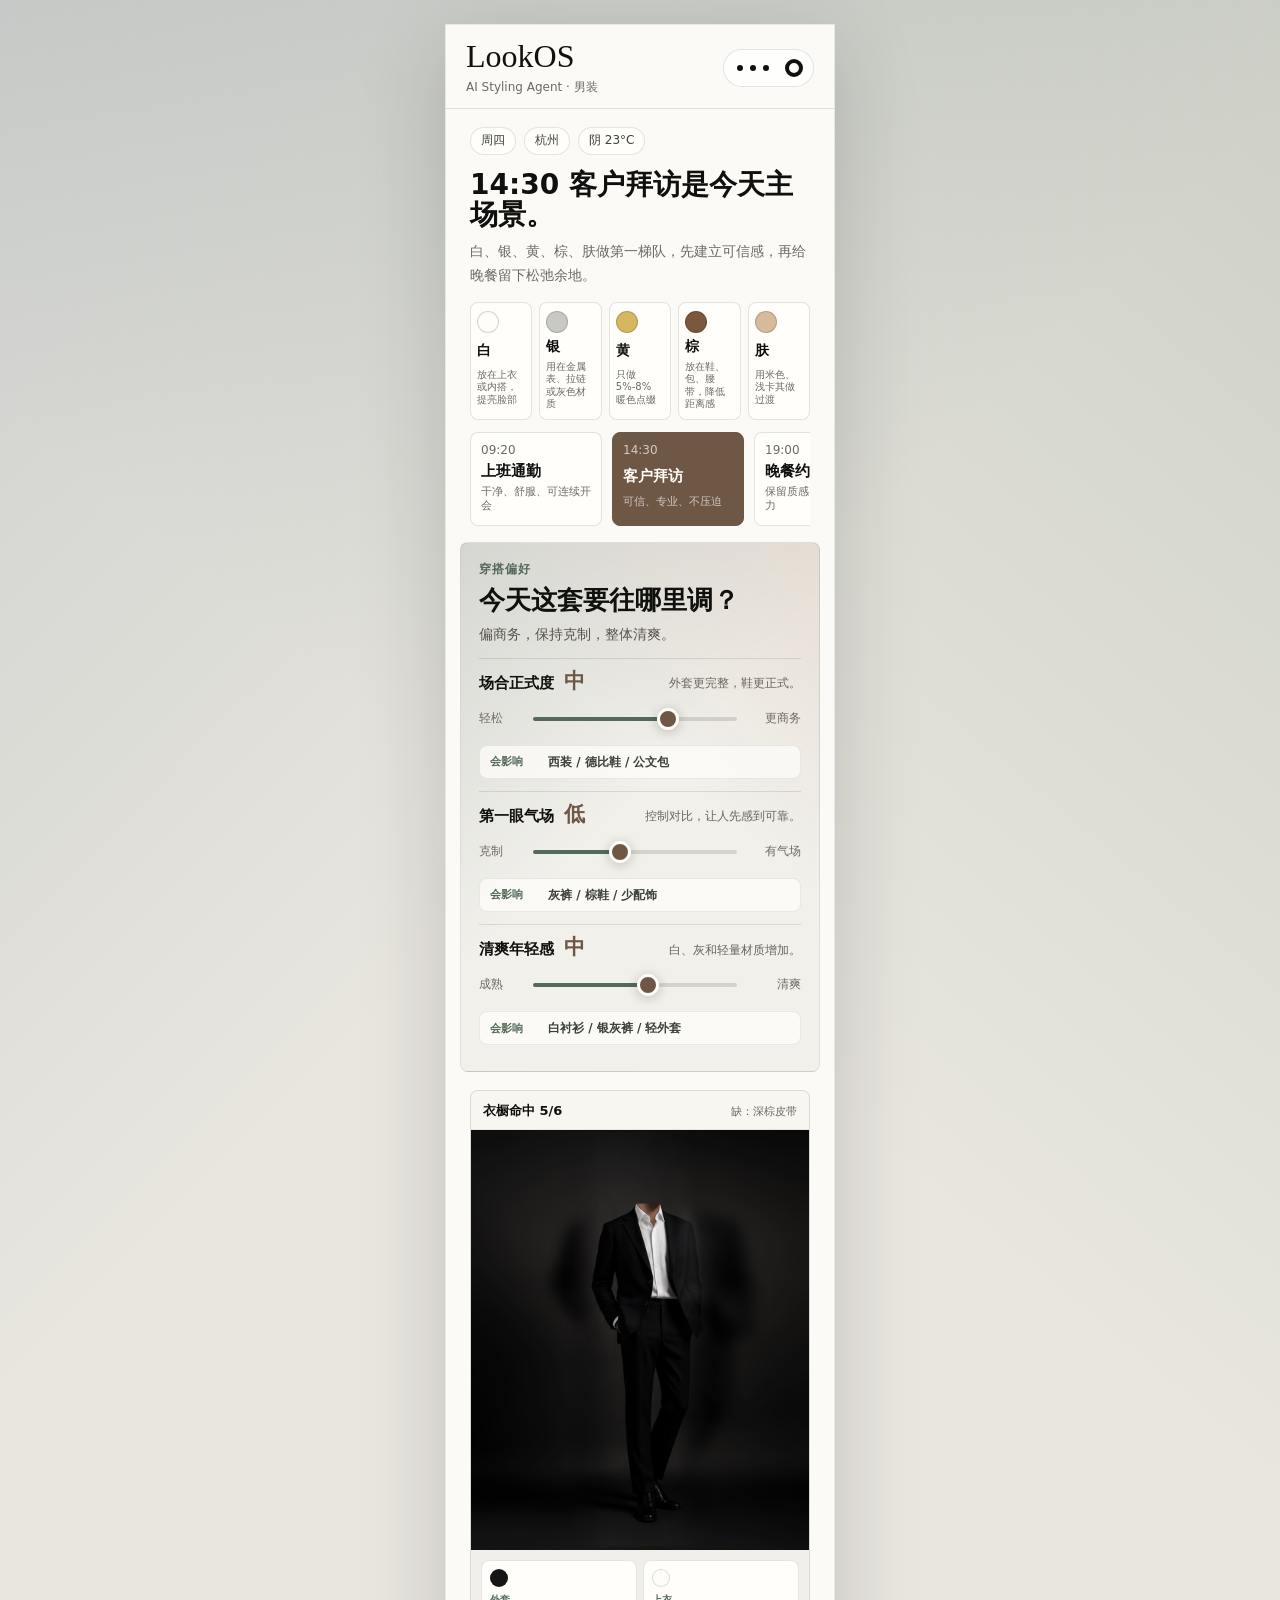
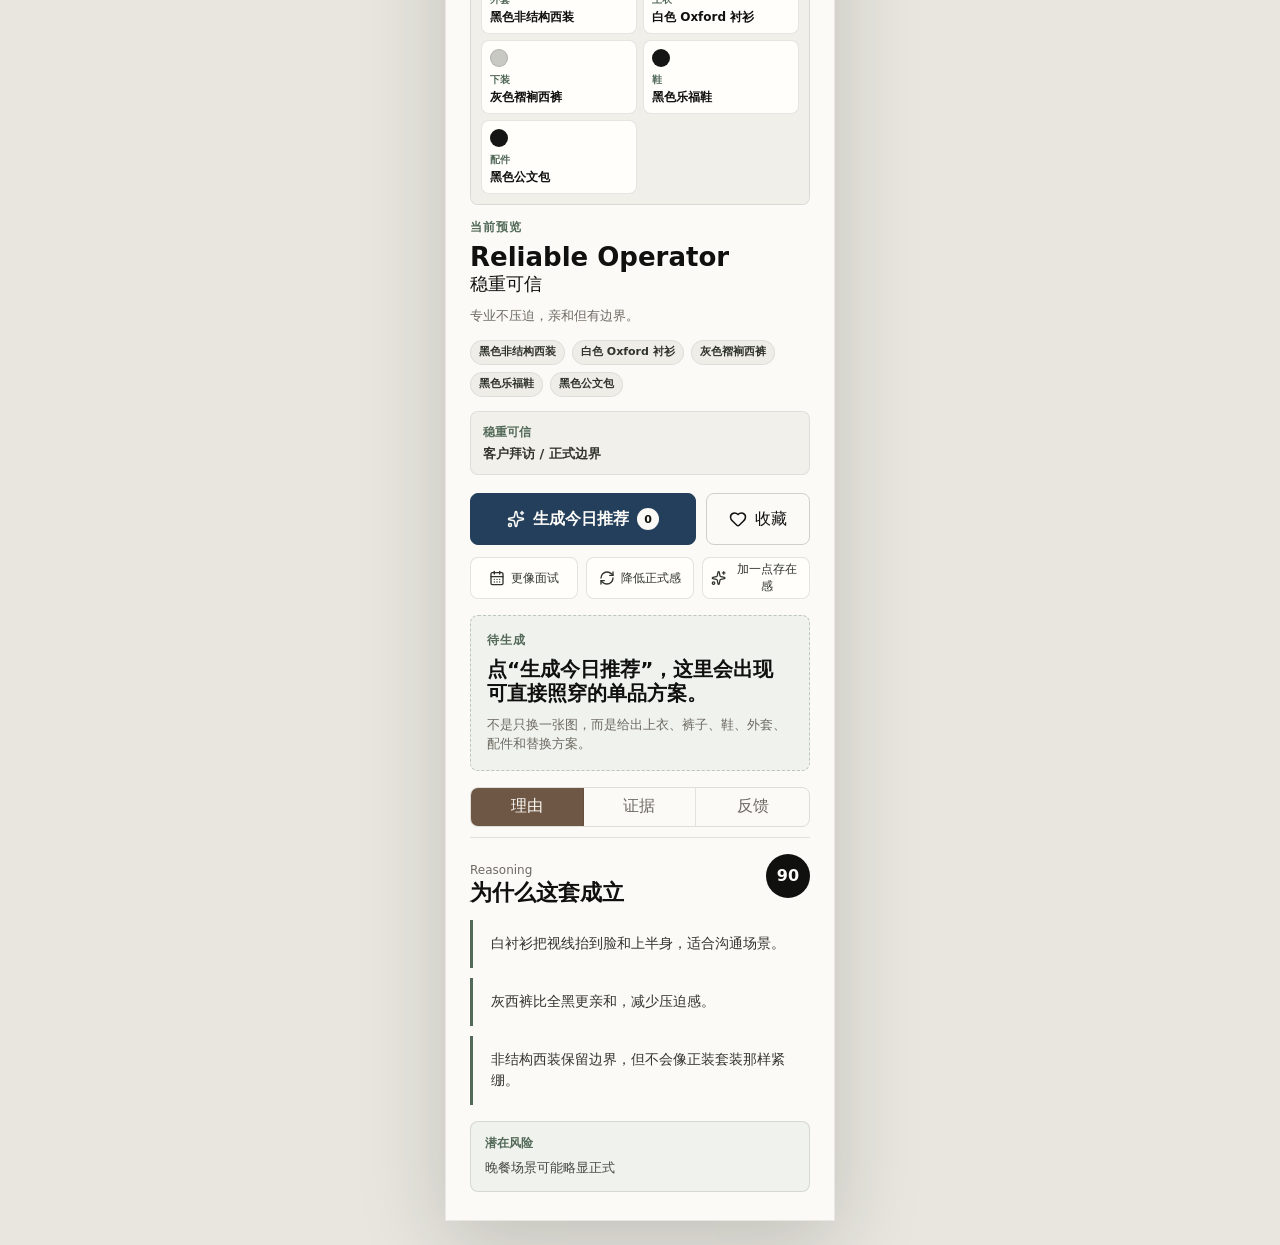
==== prototype/index.html @ 29ae974d "Use faceless AI outfit visuals" ====
<!doctype html>
<html lang="en">
  <head>
    <meta charset="UTF-8" />
    <meta name="viewport" content="width=device-width, initial-scale=1.0" />
    <title>Prototype</title>
    <script type="module" crossorigin src="./assets/index-C-d783Se.js"></script>
    <link rel="stylesheet" crossorigin href="./assets/index-CuahHg43.css">
  </head>
  <body>
    <div id="root"></div>
  </body>
</html>
---- prototype/assets/index-CuahHg43.css ----
:root{color:#10100e;background:#e8e6df;font-family:Inter,ui-sans-serif,system-ui,-apple-system,BlinkMacSystemFont,Segoe UI,PingFang SC,Microsoft YaHei,sans-serif;text-rendering:optimizeLegibility;--ink: #10100e;--paper: #fbfaf6;--muted: #6d6a63;--line: rgba(16, 16, 14, .11);--sage: #536a59;--blue: #243f5c;--copper: #a76746;--brown: #6f5746;--silver: #c9cbc6;--warm-panel: #f1f0eb;--soft: #efede7}*{box-sizing:border-box}button,input{font:inherit}button{color:inherit}body{margin:0;min-width:320px;min-height:100vh;-webkit-font-smoothing:antialiased}.page-shell{min-height:100vh;display:flex;justify-content:center;padding:24px;overflow-x:hidden;background:linear-gradient(135deg,rgba(36,63,92,.14),transparent 34%),linear-gradient(220deg,rgba(83,106,89,.18),transparent 38%),#e8e6df}.phone-surface{width:min(100%,390px);min-height:844px;background:var(--paper);border:1px solid rgba(16,16,14,.08);box-shadow:0 24px 80px #1819162e;overflow:hidden}.topbar{display:flex;align-items:center;justify-content:space-between;min-height:70px;padding:16px 20px 12px;border-bottom:1px solid var(--line)}.brand-mark{font-family:Georgia,Times New Roman,serif;font-size:32px;line-height:.95;letter-spacing:0}.topbar p,.section-header p,.look-copy>p,.tuner-title p{margin:8px 0 0;color:var(--muted);font-size:12px;line-height:1.35}.mini-actions{display:flex;align-items:center;gap:7px;padding:9px 10px 9px 13px;border-radius:999px;flex-shrink:0;background:#ffffffb8;border:1px solid var(--line)}.mini-actions span{width:6px;height:6px;border-radius:50%;background:var(--ink)}.mini-actions i{display:block;width:18px;height:18px;margin-left:9px;border:4px solid var(--ink);border-radius:50%;box-shadow:inset 0 0 0 2px var(--paper)}.morning-brief{padding:18px 24px 14px}.brief-meta{display:flex;gap:8px;flex-wrap:wrap;margin-bottom:15px}.brief-meta span{display:inline-flex;align-items:center;min-height:28px;padding:0 10px;border:1px solid var(--line);border-radius:999px;color:#3d4039;background:#fffefb;font-size:12px}.morning-brief h1{margin:0;font-size:28px;line-height:1.08;letter-spacing:0;font-weight:720}.morning-brief>p{margin:10px 0 0;color:var(--muted);font-size:14px;line-height:1.7}.scene-strip{display:flex;gap:10px;margin-top:12px;padding-bottom:2px;overflow-x:auto;scrollbar-width:none}.today-colors{display:grid;grid-template-columns:repeat(5,minmax(0,1fr));gap:7px;margin-top:14px}.today-color{display:grid;gap:5px;min-width:0;padding:8px 6px;background:#fffefb;border:1px solid var(--line);border-radius:8px}.today-color i{display:block;width:22px;height:22px;border:1px solid rgba(16,16,14,.16);border-radius:50%;background:var(--swatch)}.today-color span{color:var(--ink);font-size:14px;font-weight:780}.today-color p{margin:0;color:var(--muted);font-size:10px;line-height:1.25}.scene-strip::-webkit-scrollbar{display:none}.scene-chip{display:grid;justify-items:start;gap:4px;flex:0 0 132px;min-height:92px;padding:10px;text-align:left;background:#fffefb;border:1px solid var(--line);border-radius:8px;cursor:pointer}.scene-chip span{color:var(--muted);font-size:12px}.scene-chip b{font-size:15px;line-height:1.2}.scene-chip small{color:var(--muted);font-size:11px;line-height:1.35}.scene-chip-active{color:#fffdf8;background:var(--brown);border-color:var(--brown)}.scene-chip-active span,.scene-chip-active small{color:#fbfaf6b3}.tuner-panel{margin:0 14px;padding:18px 18px 14px;color:var(--ink);background:linear-gradient(135deg,rgba(201,203,198,.68),transparent 48%),linear-gradient(220deg,rgba(167,103,70,.13),transparent 42%),var(--warm-panel);border:1px solid rgba(16,16,14,.08);border-radius:8px}.tuner-title{margin-bottom:14px}.tuner-title p{margin:0 0 8px;color:var(--sage);text-transform:uppercase;letter-spacing:.08em;font-weight:760}.tuner-title h2{margin:0;max-width:330px;font-size:26px;line-height:1.08;letter-spacing:0;font-weight:720}.tuner-title span{display:inline-block;margin-top:12px;color:#57544e;font-size:14px}.tuner-row{display:grid;gap:12px;padding:12px 0;border-top:1px solid rgba(16,16,14,.11)}.tuner-row-head{display:flex;justify-content:space-between;gap:16px;align-items:flex-end}.tuner-row-head div{display:flex;align-items:baseline;gap:10px}.tuner-row-head span{color:var(--ink);font-size:15px;font-weight:680}.tuner-row-head b{color:var(--brown);font-size:21px;line-height:1}.tuner-row-head p{max-width:178px;margin:0;color:#6a655e;font-size:12px;line-height:1.45;text-align:right}.range-shell{display:grid;grid-template-columns:44px 1fr 54px;gap:10px;align-items:center}.range-shell span{color:#6f6a63;font-size:12px}.range-shell span:last-child{text-align:right}input[type=range]{width:100%;height:28px;margin:0;background:transparent;-webkit-appearance:none;-moz-appearance:none;appearance:none;cursor:pointer}input[type=range]::-webkit-slider-runnable-track{height:4px;border-radius:999px;background:linear-gradient(90deg,var(--sage) 0 var(--value),rgba(16,16,14,.13) var(--value))}input[type=range]::-webkit-slider-thumb{-webkit-appearance:none;-moz-appearance:none;appearance:none;width:22px;height:22px;margin-top:-9px;border:3px solid #fffdf8;border-radius:50%;background:var(--brown);box-shadow:0 2px 12px #10100e38}input[type=range]::-moz-range-track{height:4px;border-radius:999px;background:#fbfaf633}input[type=range]::-moz-range-progress{height:4px;border-radius:999px;background:var(--sage)}input[type=range]::-moz-range-thumb{width:18px;height:18px;border:3px solid #fffdf8;border-radius:50%;background:var(--brown)}.impact-hint{display:grid;grid-template-columns:50px 1fr;gap:8px;align-items:center;padding:8px 10px;color:#3c4138;background:#fffefbb3;border:1px solid rgba(16,16,14,.08);border-radius:8px}.impact-hint span{color:var(--sage);font-size:11px;font-weight:760}.impact-hint b{font-size:12px;line-height:1.35}.live-look{display:grid;grid-template-columns:1fr;gap:12px;padding:18px 24px 0}.look-photo{position:relative;overflow:hidden;display:grid;min-height:0;background:#f5f3ed;border:1px solid var(--line);border-radius:8px}.look-photo img{display:block;width:100%;height:auto;aspect-ratio:45 / 56;object-fit:contain;object-position:var(--look-position, center center);animation:visualRefresh .22s ease-out}@keyframes visualRefresh{0%{opacity:.72;transform:scale(1.015)}to{opacity:1;transform:scale(1)}}.closet-badge{display:flex;align-items:flex-end;justify-content:space-between;gap:10px;padding:12px 12px 10px;color:var(--ink);background:#f8f6f0;border-bottom:1px solid rgba(16,16,14,.08)}.closet-badge span{min-width:0;font-size:13px;font-weight:820;line-height:1.2}.closet-badge small{max-width:48%;color:var(--muted);font-size:11px;line-height:1.25;text-align:right}.garment-board{display:grid;grid-template-columns:repeat(2,minmax(0,1fr));gap:6px;padding:10px;background:#f1f0ebf5}.garment-card{min-width:0;padding:8px;color:var(--ink);background:#fffefb;border:1px solid rgba(16,16,14,.1);border-radius:8px}.garment-card i{display:block;width:18px;height:18px;margin-bottom:6px;background:var(--swatch);border:1px solid rgba(16,16,14,.14);border-radius:50%}.garment-card span{display:block;color:var(--sage);font-size:10px;font-weight:760}.garment-card b{display:block;margin-top:3px;font-size:12px;line-height:1.25;overflow-wrap:anywhere}.look-copy{min-width:0;padding-top:2px}.look-copy>p{margin-top:0;color:var(--sage);font-weight:760;letter-spacing:.07em;text-transform:uppercase}.look-copy h2{margin:8px 0 2px;font-size:26px;line-height:1.02;letter-spacing:0}.look-copy h3{margin:0;font-size:18px;line-height:1.35;font-weight:520}.look-copy>span{display:block;margin-top:10px;color:var(--muted);font-size:13px;line-height:1.55}.formula-list{display:flex;flex-wrap:wrap;gap:7px;margin-top:13px}.formula-list b{display:inline-flex;min-height:25px;align-items:center;padding:0 8px;color:#31332e;background:#efede7;border:1px solid rgba(16,16,14,.07);border-radius:999px;font-size:11px;line-height:1.2;font-weight:620}.style-metrics{display:grid;grid-template-columns:repeat(3,1fr);gap:7px;margin-top:15px}.style-metrics div{min-width:0;padding:9px 7px;background:#fffefb;border:1px solid var(--line);border-radius:8px}.style-metrics span{display:block;color:var(--muted);font-size:10px;text-transform:uppercase}.style-metrics b{display:block;margin-top:4px;font-size:17px}.visual-note{display:grid;gap:4px;margin-top:14px;padding:12px;background:#f1f0eb;border:1px solid rgba(16,16,14,.08);border-radius:8px}.visual-note span{color:var(--sage);font-size:12px;font-weight:760}.visual-note b{color:#34342f;font-size:13px;line-height:1.35}.primary-actions{display:grid;grid-template-columns:1fr 104px;gap:10px;padding:18px 24px 12px}.primary-button,.save-button,.quick-tunes button,.panel-tabs button,.pill,.badcase button{cursor:pointer}.primary-button,.save-button{display:inline-flex;align-items:center;justify-content:center;gap:8px;min-height:52px;border-radius:8px}.primary-button{color:#fbfaf6;background:var(--blue);border:1px solid var(--blue);font-weight:680}.primary-button small{display:inline-flex;align-items:center;justify-content:center;min-width:22px;height:22px;color:var(--ink);background:#fbfaf6;border-radius:999px;font-size:11px}.save-button{color:var(--ink);background:transparent;border:1px solid rgba(16,16,14,.18)}.save-button.saved{color:#fbfaf6;background:var(--sage);border-color:var(--sage)}.quick-tunes{display:grid;grid-template-columns:repeat(3,1fr);gap:8px;padding:0 24px 16px}.quick-tunes button{display:inline-flex;align-items:center;justify-content:center;gap:6px;min-height:42px;padding:0 8px;color:#30332e;background:#fffefb;border:1px solid var(--line);border-radius:8px;font-size:12px}.recommendation-empty,.recommendation-card{margin:0 24px 16px;border-radius:8px}.recommendation-empty{padding:16px;background:#f0f2ed;border:1px dashed rgba(83,106,89,.32)}.recommendation-empty p,.recommendation-head p{margin:0 0 8px;color:var(--sage);font-size:12px;font-weight:760;letter-spacing:.07em;text-transform:uppercase}.recommendation-empty h2{margin:0;font-size:20px;line-height:1.22;font-weight:720}.recommendation-empty span{display:block;margin-top:9px;color:var(--muted);font-size:13px;line-height:1.5}.recommendation-card{padding:16px;background:#fffefb;border:1px solid rgba(16,16,14,.12);box-shadow:0 14px 36px #10100e14}.recommendation-head{display:grid;grid-template-columns:1fr 48px;gap:14px;align-items:start}.recommendation-head h2{margin:0;font-size:23px;line-height:1.14}.recommendation-head span{display:block;margin-top:8px;color:var(--muted);font-size:13px;line-height:1.55}.recommendation-head>b{display:inline-grid;align-items:center;justify-content:center;width:48px;height:48px;color:#fbfaf6;background:var(--ink);border-radius:50%;font-size:15px;line-height:1}.recommendation-head>b small{display:block;font-size:9px;font-weight:620}.feedback-applied{margin-top:12px;padding:10px 12px;color:#3d4b3e;background:#edf2ec;border:1px solid rgba(83,106,89,.18);border-radius:8px;font-size:12px;line-height:1.45}.item-grid{display:grid;grid-template-columns:1fr;gap:8px;margin-top:14px}.item-card{display:grid;grid-template-columns:54px 1fr auto;gap:10px;align-items:baseline;padding:11px 0;border-bottom:1px solid var(--line)}.item-card span{color:var(--sage);font-size:12px;font-weight:760}.item-card h3{margin:0;font-size:15px;line-height:1.3}.item-card b{color:var(--blue);font-size:12px;white-space:nowrap}.item-card p{grid-column:2 / 4;margin:-3px 0 0;color:var(--muted);font-size:12px;line-height:1.45}.recommendation-proof{display:grid;grid-template-columns:1fr 1fr;gap:8px;margin-top:14px}.recommendation-proof div,.avoid-row{padding:11px;background:#f5f3ee;border:1px solid rgba(16,16,14,.08);border-radius:8px}.recommendation-proof span,.avoid-row span{display:block;color:var(--copper);font-size:12px;font-weight:760}.recommendation-proof p,.avoid-row p,.swap-list p{margin:5px 0 0;color:var(--muted);font-size:12px;line-height:1.45}.color-plan{display:flex;flex-wrap:wrap;gap:7px;margin-top:12px}.color-plan span{display:inline-flex;align-items:center;min-height:30px;padding:0 10px;color:#31332e;background:#f3f0e8;border:1px solid rgba(16,16,14,.08);border-radius:999px;font-size:11px}.swap-list{display:grid;gap:8px;margin-top:12px}.swap-list p{padding-left:11px;border-left:3px solid var(--sage)}.avoid-row{margin-top:12px}.result-actions{display:grid;grid-template-columns:1fr .72fr .82fr;gap:8px;margin-top:14px}.accept-button,.secondary-button{display:inline-flex;align-items:center;justify-content:center;gap:6px;min-height:42px;padding:0 8px;border-radius:8px;font-size:12px;cursor:pointer}.accept-button{color:#fbfaf6;background:var(--ink);border:1px solid var(--ink);font-weight:700}.accept-button.accepted{background:var(--sage);border-color:var(--sage)}.secondary-button{color:#30332e;background:transparent;border:1px solid rgba(16,16,14,.14)}.panel-tabs{display:grid;grid-template-columns:repeat(3,1fr);margin:0 24px 10px;border:1px solid rgba(16,16,14,.12);border-radius:8px;overflow:hidden}.panel-tabs button{min-height:38px;color:var(--muted);background:transparent;border:0;border-right:1px solid rgba(16,16,14,.1)}.panel-tabs button:last-child{border-right:0}.panel-tabs .tab-active{color:#fbfaf6;background:var(--brown)}.panel{margin:0 24px 28px;padding-top:16px;border-top:1px solid var(--line)}.section-header{display:flex;justify-content:space-between;align-items:flex-start;gap:16px;margin-bottom:14px}.section-header h2{margin:2px 0 0;font-size:22px;line-height:1.2;font-weight:680}.score{display:inline-flex;align-items:center;justify-content:center;width:44px;height:44px;color:#fbfaf6;background:var(--ink);border-radius:50%;font-size:16px;font-weight:720}.reason-list{display:grid;gap:10px;margin:0;padding:0;list-style:none}.reason-list li{padding:13px 0 13px 18px;color:#34342f;border-left:3px solid var(--sage);font-size:14px;line-height:1.55}.risk-row{display:grid;gap:6px;margin-top:16px;padding:13px 14px;background:#f0f2ed;border:1px solid rgba(83,106,89,.18);border-radius:8px}.risk-row span{color:var(--sage);font-size:12px;font-weight:760}.risk-row p{margin:0;color:#474b43;font-size:13px;line-height:1.5}.steps{display:grid;border-top:1px solid var(--line)}.step{display:grid;grid-template-columns:34px 1fr 20px;gap:12px;align-items:center;min-height:64px;padding:12px 0;border-bottom:1px solid var(--line)}.step-icon{display:inline-flex;align-items:center;justify-content:center;width:34px;height:34px;color:var(--ink);border:1px solid rgba(16,16,14,.15);border-radius:50%}.step b{font-size:14px}.step p,.badcase p{margin:4px 0 0;color:var(--muted);font-size:12px;line-height:1.45}.step-check{color:var(--sage)}.color-priority{display:grid;grid-template-columns:repeat(5,1fr);gap:7px;margin-top:14px}.color-priority div{min-width:0;padding:9px 6px;background:#fffefb;border:1px solid var(--line);border-radius:8px}.color-priority span{display:block;color:var(--ink);font-size:16px;font-weight:760}.color-priority p{margin:5px 0 0;color:var(--muted);font-size:10px;line-height:1.35}.feedback-row{display:flex;flex-wrap:wrap;gap:8px;padding-bottom:14px}.pill{min-height:34px;padding:0 12px;color:#33312d;background:transparent;border:1px solid rgba(16,16,14,.16);border-radius:999px}.pill-active{color:#fbfaf6;background:var(--brown);border-color:var(--brown)}.badcase{display:grid;gap:9px;padding:14px;background:#fffefb;border:1px solid var(--line);border-radius:8px}.badcase span{display:inline-block;color:var(--sage);font-size:12px;font-weight:760}.badcase button{justify-self:start;display:inline-flex;align-items:center;gap:6px;min-height:34px;padding:0 11px;color:#fbfaf6;background:var(--blue);border:1px solid var(--blue);border-radius:8px;font-size:12px}@media(max-width:520px){.page-shell{padding:0}.phone-surface{width:100%;min-height:100vh;border:0;box-shadow:none}}@media(max-width:374px){.morning-brief,.live-look,.primary-actions,.quick-tunes{padding-left:18px;padding-right:18px}.topbar{padding-left:16px;padding-right:16px}.panel,.panel-tabs{margin-left:18px;margin-right:18px}.morning-brief h1,.tuner-title h2{font-size:27px}.live-look{grid-template-columns:1fr}.look-photo,.look-photo img{height:auto;min-height:0}.quick-tunes,.recommendation-proof,.result-actions{grid-template-columns:1fr}}
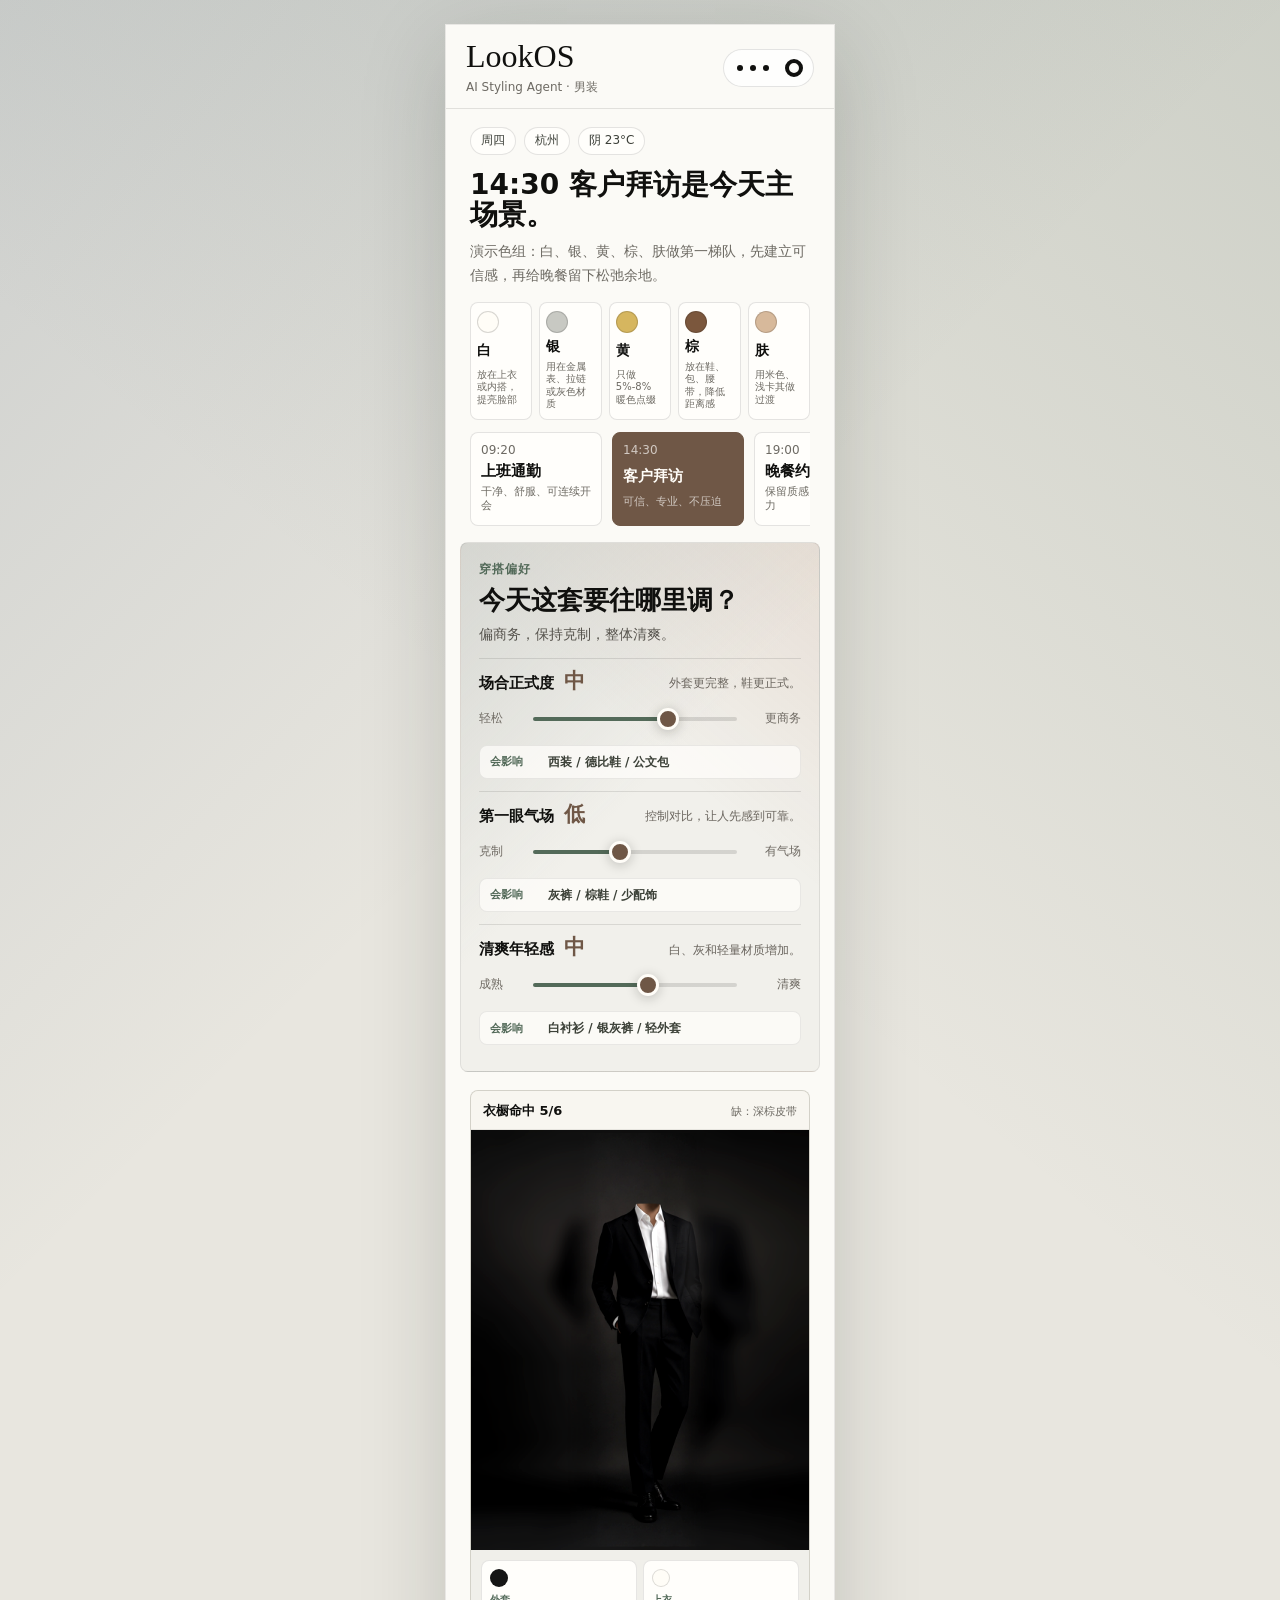
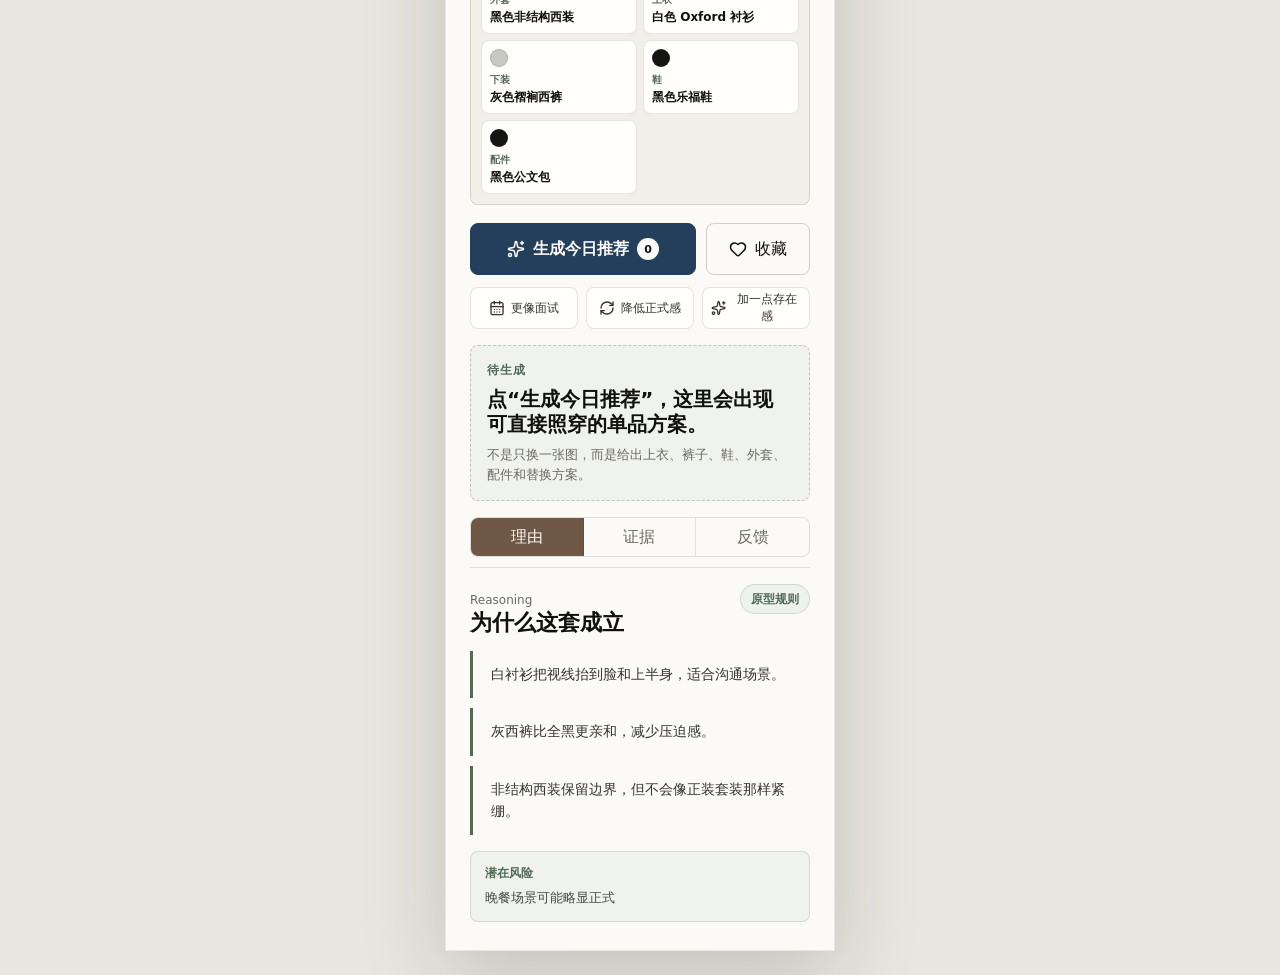
==== commit bb772d27: "Fix outfit recommendation review issues" ====
--- a/prototype/index.html
+++ b/prototype/index.html
@@ -4,8 +4,8 @@
     <meta charset="UTF-8" />
     <meta name="viewport" content="width=device-width, initial-scale=1.0" />
     <title>Prototype</title>
-    <script type="module" crossorigin src="./assets/index-C-d783Se.js"></script>
-    <link rel="stylesheet" crossorigin href="./assets/index-CuahHg43.css">
+    <script type="module" crossorigin src="./assets/index-BPzXtp31.js"></script>
+    <link rel="stylesheet" crossorigin href="./assets/index-Dg2gAINL.css">
   </head>
   <body>
     <div id="root"></div>
--- a/prototype/assets/index-Dg2gAINL.css
+++ b/prototype/assets/index-Dg2gAINL.css
@@ -0,0 +1 @@
+:root{color:#10100e;background:#e8e6df;font-family:Inter,ui-sans-serif,system-ui,-apple-system,BlinkMacSystemFont,Segoe UI,PingFang SC,Microsoft YaHei,sans-serif;text-rendering:optimizeLegibility;--ink: #10100e;--paper: #fbfaf6;--muted: #6d6a63;--line: rgba(16, 16, 14, .11);--sage: #536a59;--blue: #243f5c;--copper: #a76746;--brown: #6f5746;--silver: #c9cbc6;--warm-panel: #f1f0eb;--soft: #efede7}*{box-sizing:border-box}button,input{font:inherit}button{color:inherit}body{margin:0;min-width:320px;min-height:100vh;-webkit-font-smoothing:antialiased}.page-shell{min-height:100vh;display:flex;justify-content:center;padding:24px;overflow-x:hidden;background:linear-gradient(135deg,rgba(36,63,92,.14),transparent 34%),linear-gradient(220deg,rgba(83,106,89,.18),transparent 38%),#e8e6df}.phone-surface{width:min(100%,390px);min-height:844px;background:var(--paper);border:1px solid rgba(16,16,14,.08);box-shadow:0 24px 80px #1819162e;overflow:hidden}.topbar{display:flex;align-items:center;justify-content:space-between;min-height:70px;padding:16px 20px 12px;border-bottom:1px solid var(--line)}.brand-mark{font-family:Georgia,Times New Roman,serif;font-size:32px;line-height:.95;letter-spacing:0}.topbar p,.section-header p,.tuner-title p{margin:8px 0 0;color:var(--muted);font-size:12px;line-height:1.35}.mini-actions{display:flex;align-items:center;gap:7px;padding:9px 10px 9px 13px;border-radius:999px;flex-shrink:0;background:#ffffffb8;border:1px solid var(--line)}.mini-actions span{width:6px;height:6px;border-radius:50%;background:var(--ink)}.mini-actions i{display:block;width:18px;height:18px;margin-left:9px;border:4px solid var(--ink);border-radius:50%;box-shadow:inset 0 0 0 2px var(--paper)}.morning-brief{padding:18px 24px 14px}.brief-meta{display:flex;gap:8px;flex-wrap:wrap;margin-bottom:15px}.brief-meta span{display:inline-flex;align-items:center;min-height:28px;padding:0 10px;border:1px solid var(--line);border-radius:999px;color:#3d4039;background:#fffefb;font-size:12px}.morning-brief h1{margin:0;font-size:28px;line-height:1.08;letter-spacing:0;font-weight:720}.morning-brief>p{margin:10px 0 0;color:var(--muted);font-size:14px;line-height:1.7}.scene-strip{display:flex;gap:10px;margin-top:12px;padding-bottom:2px;overflow-x:auto;scrollbar-width:none}.today-colors{display:grid;grid-template-columns:repeat(5,minmax(0,1fr));gap:7px;margin-top:14px}.today-color{display:grid;gap:5px;min-width:0;padding:8px 6px;background:#fffefb;border:1px solid var(--line);border-radius:8px}.today-color i{display:block;width:22px;height:22px;border:1px solid rgba(16,16,14,.16);border-radius:50%;background:var(--swatch)}.today-color span{color:var(--ink);font-size:14px;font-weight:780}.today-color p{margin:0;color:var(--muted);font-size:10px;line-height:1.25}.scene-strip::-webkit-scrollbar{display:none}.scene-chip{display:grid;justify-items:start;gap:4px;flex:0 0 132px;min-height:92px;padding:10px;text-align:left;background:#fffefb;border:1px solid var(--line);border-radius:8px;cursor:pointer}.scene-chip span{color:var(--muted);font-size:12px}.scene-chip b{font-size:15px;line-height:1.2}.scene-chip small{color:var(--muted);font-size:11px;line-height:1.35}.scene-chip-active{color:#fffdf8;background:var(--brown);border-color:var(--brown)}.scene-chip-active span,.scene-chip-active small{color:#fbfaf6b3}.tuner-panel{margin:0 14px;padding:18px 18px 14px;color:var(--ink);background:linear-gradient(135deg,rgba(201,203,198,.68),transparent 48%),linear-gradient(220deg,rgba(167,103,70,.13),transparent 42%),var(--warm-panel);border:1px solid rgba(16,16,14,.08);border-radius:8px}.tuner-title{margin-bottom:14px}.tuner-title p{margin:0 0 8px;color:var(--sage);text-transform:uppercase;letter-spacing:.08em;font-weight:760}.tuner-title h2{margin:0;max-width:330px;font-size:26px;line-height:1.08;letter-spacing:0;font-weight:720}.tuner-title span{display:inline-block;margin-top:12px;color:#57544e;font-size:14px}.tuner-row{display:grid;gap:12px;padding:12px 0;border-top:1px solid rgba(16,16,14,.11)}.tuner-row-head{display:flex;justify-content:space-between;gap:16px;align-items:flex-end}.tuner-row-head div{display:flex;align-items:baseline;gap:10px}.tuner-row-head span{color:var(--ink);font-size:15px;font-weight:680}.tuner-row-head b{color:var(--brown);font-size:21px;line-height:1}.tuner-row-head p{max-width:178px;margin:0;color:#6a655e;font-size:12px;line-height:1.45;text-align:right}.range-shell{display:grid;grid-template-columns:44px 1fr 54px;gap:10px;align-items:center}.range-shell span{color:#6f6a63;font-size:12px}.range-shell span:last-child{text-align:right}input[type=range]{width:100%;height:28px;margin:0;background:transparent;-webkit-appearance:none;-moz-appearance:none;appearance:none;cursor:pointer}input[type=range]::-webkit-slider-runnable-track{height:4px;border-radius:999px;background:linear-gradient(90deg,var(--sage) 0 var(--value),rgba(16,16,14,.13) var(--value))}input[type=range]::-webkit-slider-thumb{-webkit-appearance:none;-moz-appearance:none;appearance:none;width:22px;height:22px;margin-top:-9px;border:3px solid #fffdf8;border-radius:50%;background:var(--brown);box-shadow:0 2px 12px #10100e38}input[type=range]::-moz-range-track{height:4px;border-radius:999px;background:#fbfaf633}input[type=range]::-moz-range-progress{height:4px;border-radius:999px;background:var(--sage)}input[type=range]::-moz-range-thumb{width:18px;height:18px;border:3px solid #fffdf8;border-radius:50%;background:var(--brown)}.impact-hint{display:grid;grid-template-columns:50px 1fr;gap:8px;align-items:center;padding:8px 10px;color:#3c4138;background:#fffefbb3;border:1px solid rgba(16,16,14,.08);border-radius:8px}.impact-hint span{color:var(--sage);font-size:11px;font-weight:760}.impact-hint b{font-size:12px;line-height:1.35}.live-look{display:grid;grid-template-columns:1fr;gap:12px;padding:18px 24px 0}.look-photo{position:relative;overflow:hidden;display:grid;min-height:0;background:#ece9df;border:1px solid var(--line);border-radius:8px}.look-photo img{display:block;width:100%;height:auto;aspect-ratio:45 / 56;object-fit:cover;object-position:var(--look-position, center center);filter:brightness(1.12) contrast(1.04) saturate(1.03);animation:visualRefresh .22s ease-out}@keyframes visualRefresh{0%{opacity:.72;transform:scale(1.015)}to{opacity:1;transform:scale(1)}}.closet-badge{display:flex;align-items:flex-end;justify-content:space-between;gap:10px;padding:12px 12px 10px;color:var(--ink);background:#f8f6f0;border-bottom:1px solid rgba(16,16,14,.08)}.closet-badge span{min-width:0;font-size:13px;font-weight:820;line-height:1.2}.closet-badge small{max-width:48%;color:var(--muted);font-size:11px;line-height:1.25;text-align:right}.garment-board{display:grid;grid-template-columns:repeat(2,minmax(0,1fr));gap:6px;padding:10px;background:#f1f0ebf5}.garment-card{min-width:0;padding:8px;color:var(--ink);background:#fffefb;border:1px solid rgba(16,16,14,.1);border-radius:8px}.garment-card i{display:block;width:18px;height:18px;margin-bottom:6px;background:var(--swatch);border:1px solid rgba(16,16,14,.14);border-radius:50%}.garment-card span{display:block;color:var(--sage);font-size:10px;font-weight:760}.garment-card b{display:block;margin-top:3px;font-size:12px;line-height:1.25;overflow-wrap:anywhere}.primary-actions{display:grid;grid-template-columns:1fr 104px;gap:10px;padding:18px 24px 12px}.primary-button,.save-button,.quick-tunes button,.panel-tabs button,.pill,.badcase button{cursor:pointer}.primary-button,.save-button{display:inline-flex;align-items:center;justify-content:center;gap:8px;min-height:52px;border-radius:8px}.primary-button{color:#fbfaf6;background:var(--blue);border:1px solid var(--blue);font-weight:680}.primary-button small{display:inline-flex;align-items:center;justify-content:center;min-width:22px;height:22px;color:var(--ink);background:#fbfaf6;border-radius:999px;font-size:11px}.save-button{color:var(--ink);background:transparent;border:1px solid rgba(16,16,14,.18)}.save-button.saved{color:#fbfaf6;background:var(--sage);border-color:var(--sage)}.quick-tunes{display:grid;grid-template-columns:repeat(3,1fr);gap:8px;padding:0 24px 16px}.quick-tunes button{display:inline-flex;align-items:center;justify-content:center;gap:6px;min-height:42px;padding:0 8px;color:#30332e;background:#fffefb;border:1px solid var(--line);border-radius:8px;font-size:12px}.recommendation-empty,.recommendation-card{margin:0 24px 16px;border-radius:8px}.recommendation-empty{padding:16px;background:#f0f2ed;border:1px dashed rgba(83,106,89,.32)}.recommendation-empty p,.recommendation-head p{margin:0 0 8px;color:var(--sage);font-size:12px;font-weight:760;letter-spacing:.07em;text-transform:uppercase}.recommendation-empty h2{margin:0;font-size:20px;line-height:1.22;font-weight:720}.recommendation-empty span{display:block;margin-top:9px;color:var(--muted);font-size:13px;line-height:1.5}.recommendation-card{padding:16px;background:#fffefb;border:1px solid rgba(16,16,14,.12);box-shadow:0 14px 36px #10100e14}.recommendation-head{display:grid;grid-template-columns:1fr;gap:14px;align-items:start}.recommendation-head h2{margin:0;font-size:23px;line-height:1.14}.recommendation-head span{display:block;margin-top:8px;color:var(--muted);font-size:13px;line-height:1.55}.feedback-applied{margin-top:12px;padding:10px 12px;color:#3d4b3e;background:#edf2ec;border:1px solid rgba(83,106,89,.18);border-radius:8px;font-size:12px;line-height:1.45}.item-grid{display:grid;grid-template-columns:1fr;gap:8px;margin-top:14px}.item-card{display:grid;grid-template-columns:54px 1fr auto;gap:10px;align-items:baseline;padding:11px 0;border-bottom:1px solid var(--line)}.item-card span{color:var(--sage);font-size:12px;font-weight:760}.item-card h3{margin:0;font-size:15px;line-height:1.3}.item-card b{color:var(--blue);font-size:12px;white-space:nowrap}.item-card p{grid-column:2 / 4;margin:-3px 0 0;color:var(--muted);font-size:12px;line-height:1.45}.recommendation-proof{display:grid;grid-template-columns:1fr 1fr;gap:8px;margin-top:14px}.recommendation-proof div,.avoid-row{padding:11px;background:#f5f3ee;border:1px solid rgba(16,16,14,.08);border-radius:8px}.recommendation-proof span,.avoid-row span{display:block;color:var(--copper);font-size:12px;font-weight:760}.recommendation-proof p,.avoid-row p,.swap-list p{margin:5px 0 0;color:var(--muted);font-size:12px;line-height:1.45}.color-plan{display:flex;flex-wrap:wrap;gap:7px;margin-top:12px}.color-plan span{display:inline-flex;align-items:center;min-height:30px;padding:0 10px;color:#31332e;background:#f3f0e8;border:1px solid rgba(16,16,14,.08);border-radius:999px;font-size:11px}.swap-list{display:grid;gap:8px;margin-top:12px}.swap-list p{padding-left:11px;border-left:3px solid var(--sage)}.avoid-row{margin-top:12px}.result-actions{display:grid;grid-template-columns:1fr .72fr .82fr;gap:8px;margin-top:14px}.accept-button,.secondary-button{display:inline-flex;align-items:center;justify-content:center;gap:6px;min-height:42px;padding:0 8px;border-radius:8px;font-size:12px;cursor:pointer}.accept-button{color:#fbfaf6;background:var(--ink);border:1px solid var(--ink);font-weight:700}.accept-button.accepted{background:var(--sage);border-color:var(--sage)}.secondary-button{color:#30332e;background:transparent;border:1px solid rgba(16,16,14,.14)}.panel-tabs{display:grid;grid-template-columns:repeat(3,1fr);margin:0 24px 10px;border:1px solid rgba(16,16,14,.12);border-radius:8px;overflow:hidden}.panel-tabs button{min-height:38px;color:var(--muted);background:transparent;border:0;border-right:1px solid rgba(16,16,14,.1)}.panel-tabs button:last-child{border-right:0}.panel-tabs .tab-active{color:#fbfaf6;background:var(--brown)}.panel{margin:0 24px 28px;padding-top:16px;border-top:1px solid var(--line)}.section-header{display:flex;justify-content:space-between;align-items:flex-start;gap:16px;margin-bottom:14px}.section-header h2{margin:2px 0 0;font-size:22px;line-height:1.2;font-weight:680}.method-badge{display:inline-flex;align-items:center;justify-content:center;min-height:30px;padding:0 10px;color:var(--sage);background:#edf2ec;border:1px solid rgba(83,106,89,.18);border-radius:999px;font-size:12px;font-weight:760;white-space:nowrap}.reason-list{display:grid;gap:10px;margin:0;padding:0;list-style:none}.reason-list li{padding:13px 0 13px 18px;color:#34342f;border-left:3px solid var(--sage);font-size:14px;line-height:1.55}.risk-row{display:grid;gap:6px;margin-top:16px;padding:13px 14px;background:#f0f2ed;border:1px solid rgba(83,106,89,.18);border-radius:8px}.risk-row span{color:var(--sage);font-size:12px;font-weight:760}.risk-row p{margin:0;color:#474b43;font-size:13px;line-height:1.5}.steps{display:grid;border-top:1px solid var(--line)}.step{display:grid;grid-template-columns:34px 1fr 20px;gap:12px;align-items:center;min-height:64px;padding:12px 0;border-bottom:1px solid var(--line)}.step-icon{display:inline-flex;align-items:center;justify-content:center;width:34px;height:34px;color:var(--ink);border:1px solid rgba(16,16,14,.15);border-radius:50%}.step b{font-size:14px}.step p,.badcase p{margin:4px 0 0;color:var(--muted);font-size:12px;line-height:1.45}.step-check{color:var(--sage)}.color-priority{display:grid;grid-template-columns:repeat(5,1fr);gap:7px;margin-top:14px}.color-priority div{min-width:0;padding:9px 6px;background:#fffefb;border:1px solid var(--line);border-radius:8px}.color-priority span{display:block;color:var(--ink);font-size:16px;font-weight:760}.color-priority p{margin:5px 0 0;color:var(--muted);font-size:10px;line-height:1.35}.feedback-row{display:flex;flex-wrap:wrap;gap:8px;padding-bottom:14px}.pill{min-height:34px;padding:0 12px;color:#33312d;background:transparent;border:1px solid rgba(16,16,14,.16);border-radius:999px}.pill-active{color:#fbfaf6;background:var(--brown);border-color:var(--brown)}.badcase{display:grid;gap:9px;padding:14px;background:#fffefb;border:1px solid var(--line);border-radius:8px}.badcase span{display:inline-block;color:var(--sage);font-size:12px;font-weight:760}.badcase button{justify-self:start;display:inline-flex;align-items:center;gap:6px;min-height:34px;padding:0 11px;color:#fbfaf6;background:var(--blue);border:1px solid var(--blue);border-radius:8px;font-size:12px}@media(max-width:520px){.page-shell{padding:0}.phone-surface{width:100%;min-height:100vh;border:0;box-shadow:none}}@media(max-width:374px){.morning-brief,.live-look,.primary-actions,.quick-tunes{padding-left:18px;padding-right:18px}.topbar{padding-left:16px;padding-right:16px}.panel,.panel-tabs{margin-left:18px;margin-right:18px}.morning-brief h1,.tuner-title h2{font-size:27px}.live-look{grid-template-columns:1fr}.look-photo,.look-photo img{height:auto;min-height:0}.quick-tunes,.recommendation-proof,.result-actions{grid-template-columns:1fr}}
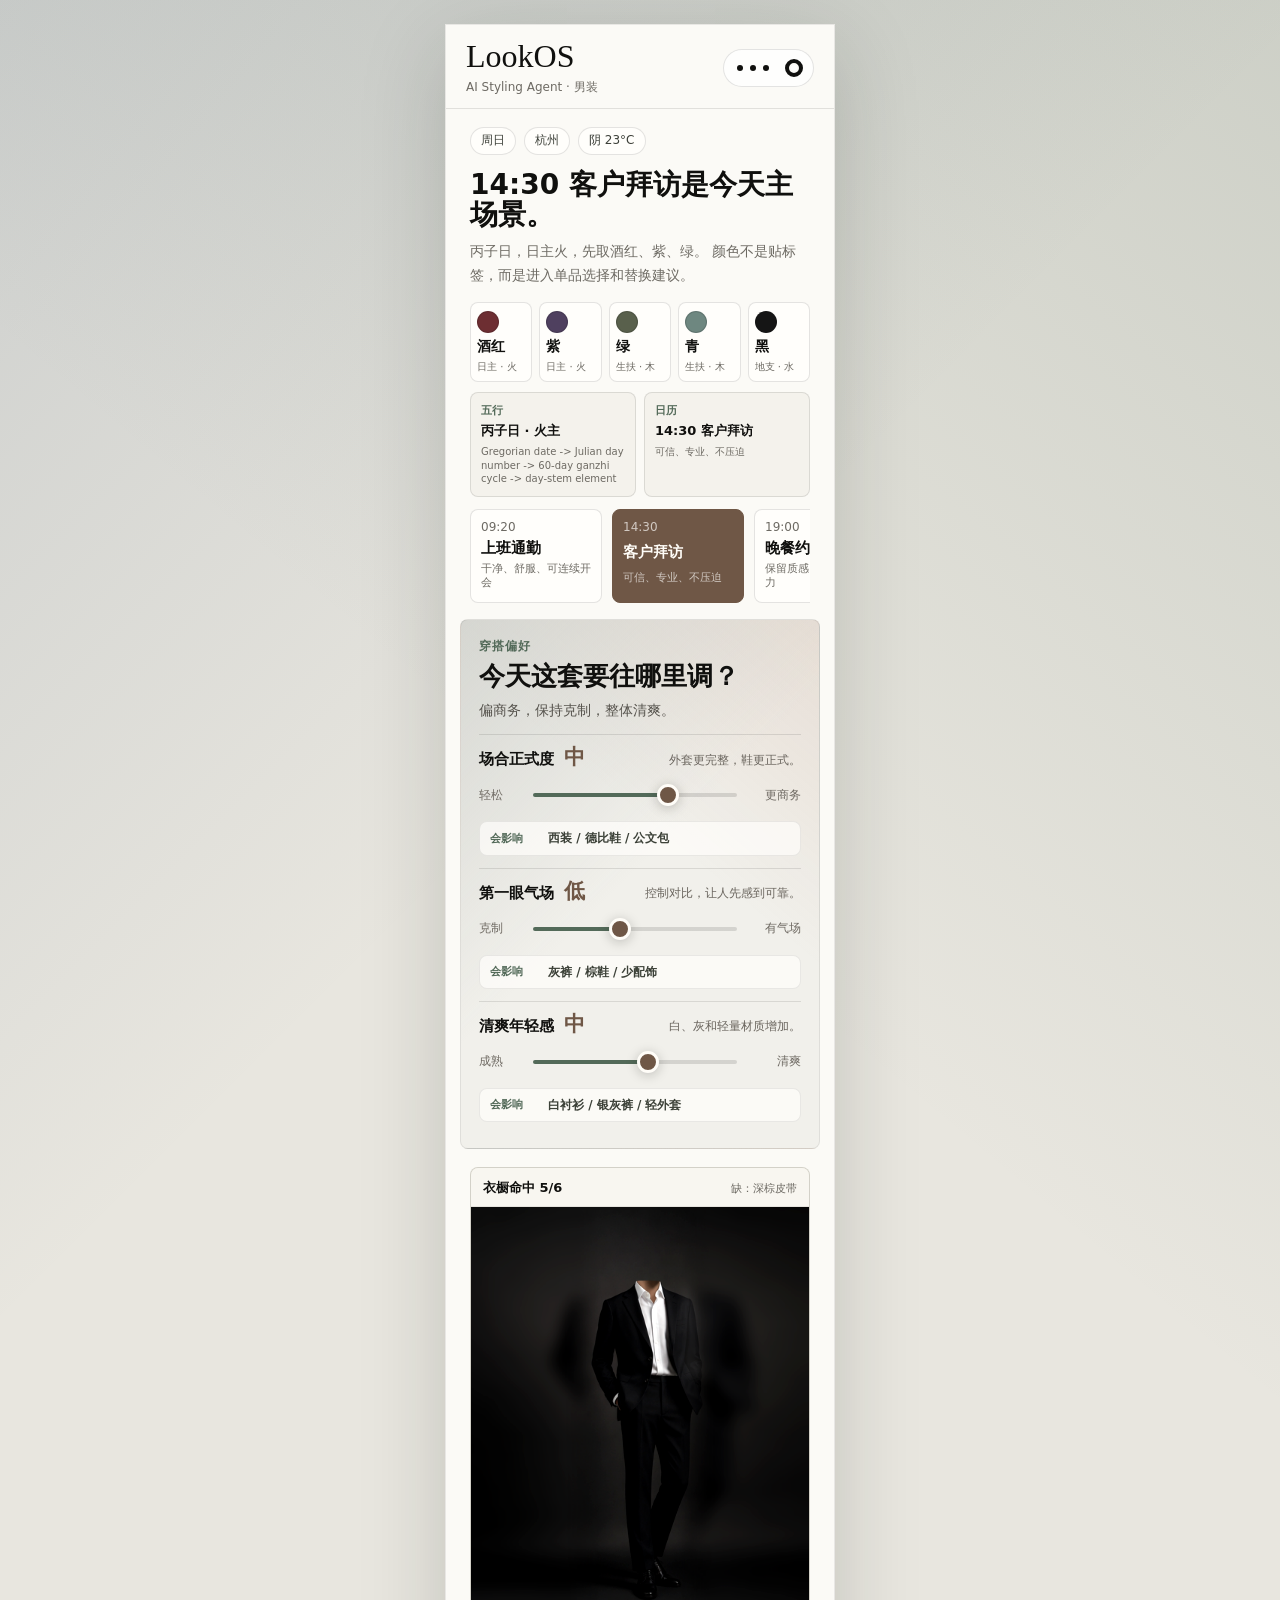
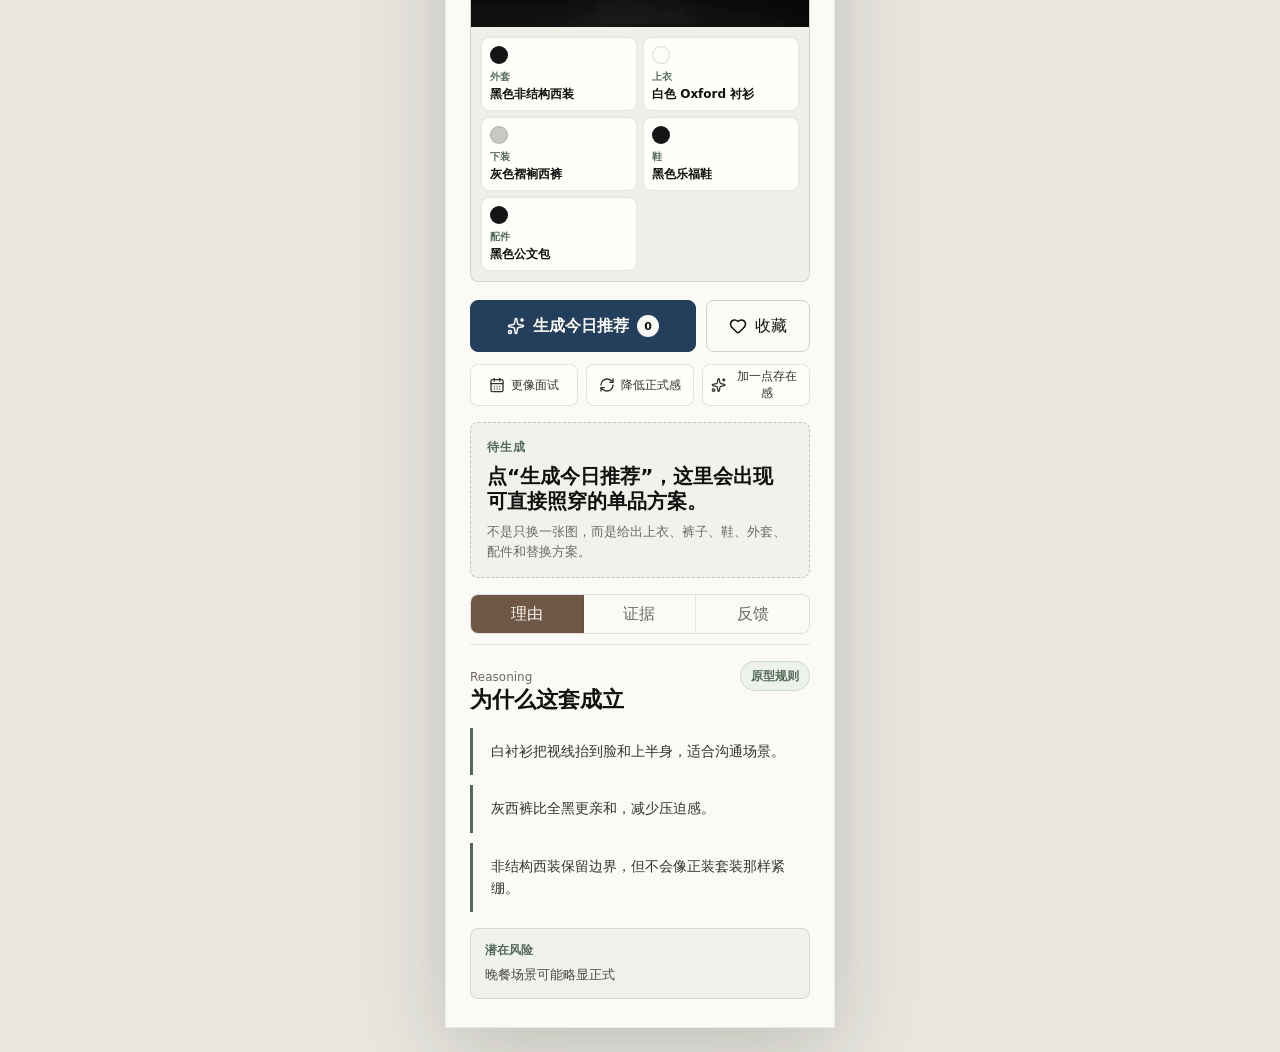
==== commit fb849dcb: "Add real daily styling context chain" ====
--- a/prototype/index.html
+++ b/prototype/index.html
@@ -4,8 +4,8 @@
     <meta charset="UTF-8" />
     <meta name="viewport" content="width=device-width, initial-scale=1.0" />
     <title>Prototype</title>
-    <script type="module" crossorigin src="./assets/index-BPzXtp31.js"></script>
-    <link rel="stylesheet" crossorigin href="./assets/index-Dg2gAINL.css">
+    <script type="module" crossorigin src="./assets/index-C6qsUFmg.js"></script>
+    <link rel="stylesheet" crossorigin href="./assets/index-Dk0M_vtH.css">
   </head>
   <body>
     <div id="root"></div>
--- a/prototype/assets/index-Dk0M_vtH.css
+++ b/prototype/assets/index-Dk0M_vtH.css
@@ -0,0 +1 @@
+:root{color:#10100e;background:#e8e6df;font-family:Inter,ui-sans-serif,system-ui,-apple-system,BlinkMacSystemFont,Segoe UI,PingFang SC,Microsoft YaHei,sans-serif;text-rendering:optimizeLegibility;--ink: #10100e;--paper: #fbfaf6;--muted: #6d6a63;--line: rgba(16, 16, 14, .11);--sage: #536a59;--blue: #243f5c;--copper: #a76746;--brown: #6f5746;--silver: #c9cbc6;--warm-panel: #f1f0eb;--soft: #efede7}*{box-sizing:border-box}button,input{font:inherit}button{color:inherit}body{margin:0;min-width:320px;min-height:100vh;-webkit-font-smoothing:antialiased}.page-shell{min-height:100vh;display:flex;justify-content:center;padding:24px;overflow-x:hidden;background:linear-gradient(135deg,rgba(36,63,92,.14),transparent 34%),linear-gradient(220deg,rgba(83,106,89,.18),transparent 38%),#e8e6df}.phone-surface{width:min(100%,390px);min-height:844px;background:var(--paper);border:1px solid rgba(16,16,14,.08);box-shadow:0 24px 80px #1819162e;overflow:hidden}.topbar{display:flex;align-items:center;justify-content:space-between;min-height:70px;padding:16px 20px 12px;border-bottom:1px solid var(--line)}.brand-mark{font-family:Georgia,Times New Roman,serif;font-size:32px;line-height:.95;letter-spacing:0}.topbar p,.section-header p,.tuner-title p{margin:8px 0 0;color:var(--muted);font-size:12px;line-height:1.35}.mini-actions{display:flex;align-items:center;gap:7px;padding:9px 10px 9px 13px;border-radius:999px;flex-shrink:0;background:#ffffffb8;border:1px solid var(--line)}.mini-actions span{width:6px;height:6px;border-radius:50%;background:var(--ink)}.mini-actions i{display:block;width:18px;height:18px;margin-left:9px;border:4px solid var(--ink);border-radius:50%;box-shadow:inset 0 0 0 2px var(--paper)}.morning-brief{padding:18px 24px 14px}.brief-meta{display:flex;gap:8px;flex-wrap:wrap;margin-bottom:15px}.brief-meta span{display:inline-flex;align-items:center;min-height:28px;padding:0 10px;border:1px solid var(--line);border-radius:999px;color:#3d4039;background:#fffefb;font-size:12px}.morning-brief h1{margin:0;font-size:28px;line-height:1.08;letter-spacing:0;font-weight:720}.morning-brief>p{margin:10px 0 0;color:var(--muted);font-size:14px;line-height:1.7}.scene-strip{display:flex;gap:10px;margin-top:12px;padding-bottom:2px;overflow-x:auto;scrollbar-width:none}.today-colors{display:grid;grid-template-columns:repeat(5,minmax(0,1fr));gap:7px;margin-top:14px}.today-color{display:grid;gap:5px;min-width:0;padding:8px 6px;background:#fffefb;border:1px solid var(--line);border-radius:8px}.today-color i{display:block;width:22px;height:22px;border:1px solid rgba(16,16,14,.16);border-radius:50%;background:var(--swatch)}.today-color span{color:var(--ink);font-size:14px;font-weight:780}.today-color p{margin:0;color:var(--muted);font-size:10px;line-height:1.25}.logic-strip{display:grid;grid-template-columns:repeat(2,minmax(0,1fr));gap:8px;margin-top:10px}.logic-strip div{min-width:0;padding:10px;background:#f4f2ec;border:1px solid var(--line);border-radius:8px}.logic-strip span{display:block;color:var(--sage);font-size:11px;font-weight:760}.logic-strip b{display:block;margin-top:5px;font-size:13px;line-height:1.3}.logic-strip p{margin:5px 0 0;color:var(--muted);font-size:10px;line-height:1.35}.scene-strip::-webkit-scrollbar{display:none}.scene-chip{display:grid;justify-items:start;gap:4px;flex:0 0 132px;min-height:92px;padding:10px;text-align:left;background:#fffefb;border:1px solid var(--line);border-radius:8px;cursor:pointer}.scene-chip span{color:var(--muted);font-size:12px}.scene-chip b{font-size:15px;line-height:1.2}.scene-chip small{color:var(--muted);font-size:11px;line-height:1.35}.scene-chip-active{color:#fffdf8;background:var(--brown);border-color:var(--brown)}.scene-chip-active span,.scene-chip-active small{color:#fbfaf6b3}.tuner-panel{margin:0 14px;padding:18px 18px 14px;color:var(--ink);background:linear-gradient(135deg,rgba(201,203,198,.68),transparent 48%),linear-gradient(220deg,rgba(167,103,70,.13),transparent 42%),var(--warm-panel);border:1px solid rgba(16,16,14,.08);border-radius:8px}.tuner-title{margin-bottom:14px}.tuner-title p{margin:0 0 8px;color:var(--sage);text-transform:uppercase;letter-spacing:.08em;font-weight:760}.tuner-title h2{margin:0;max-width:330px;font-size:26px;line-height:1.08;letter-spacing:0;font-weight:720}.tuner-title span{display:inline-block;margin-top:12px;color:#57544e;font-size:14px}.tuner-row{display:grid;gap:12px;padding:12px 0;border-top:1px solid rgba(16,16,14,.11)}.tuner-row-head{display:flex;justify-content:space-between;gap:16px;align-items:flex-end}.tuner-row-head div{display:flex;align-items:baseline;gap:10px}.tuner-row-head span{color:var(--ink);font-size:15px;font-weight:680}.tuner-row-head b{color:var(--brown);font-size:21px;line-height:1}.tuner-row-head p{max-width:178px;margin:0;color:#6a655e;font-size:12px;line-height:1.45;text-align:right}.range-shell{display:grid;grid-template-columns:44px 1fr 54px;gap:10px;align-items:center}.range-shell span{color:#6f6a63;font-size:12px}.range-shell span:last-child{text-align:right}input[type=range]{width:100%;height:28px;margin:0;background:transparent;-webkit-appearance:none;-moz-appearance:none;appearance:none;cursor:pointer}input[type=range]::-webkit-slider-runnable-track{height:4px;border-radius:999px;background:linear-gradient(90deg,var(--sage) 0 var(--value),rgba(16,16,14,.13) var(--value))}input[type=range]::-webkit-slider-thumb{-webkit-appearance:none;-moz-appearance:none;appearance:none;width:22px;height:22px;margin-top:-9px;border:3px solid #fffdf8;border-radius:50%;background:var(--brown);box-shadow:0 2px 12px #10100e38}input[type=range]::-moz-range-track{height:4px;border-radius:999px;background:#fbfaf633}input[type=range]::-moz-range-progress{height:4px;border-radius:999px;background:var(--sage)}input[type=range]::-moz-range-thumb{width:18px;height:18px;border:3px solid #fffdf8;border-radius:50%;background:var(--brown)}.impact-hint{display:grid;grid-template-columns:50px 1fr;gap:8px;align-items:center;padding:8px 10px;color:#3c4138;background:#fffefbb3;border:1px solid rgba(16,16,14,.08);border-radius:8px}.impact-hint span{color:var(--sage);font-size:11px;font-weight:760}.impact-hint b{font-size:12px;line-height:1.35}.live-look{display:grid;grid-template-columns:1fr;gap:12px;padding:18px 24px 0}.look-photo{position:relative;overflow:hidden;display:grid;min-height:0;background:#ece9df;border:1px solid var(--line);border-radius:8px}.look-photo img{display:block;width:100%;height:auto;aspect-ratio:45 / 56;object-fit:cover;object-position:var(--look-position, center center);filter:brightness(1.12) contrast(1.04) saturate(1.03);animation:visualRefresh .22s ease-out}@keyframes visualRefresh{0%{opacity:.72;transform:scale(1.015)}to{opacity:1;transform:scale(1)}}.closet-badge{display:flex;align-items:flex-end;justify-content:space-between;gap:10px;padding:12px 12px 10px;color:var(--ink);background:#f8f6f0;border-bottom:1px solid rgba(16,16,14,.08)}.closet-badge span{min-width:0;font-size:13px;font-weight:820;line-height:1.2}.closet-badge small{max-width:48%;color:var(--muted);font-size:11px;line-height:1.25;text-align:right}.garment-board{display:grid;grid-template-columns:repeat(2,minmax(0,1fr));gap:6px;padding:10px;background:#f1f0ebf5}.garment-card{min-width:0;padding:8px;color:var(--ink);background:#fffefb;border:1px solid rgba(16,16,14,.1);border-radius:8px}.garment-card i{display:block;width:18px;height:18px;margin-bottom:6px;background:var(--swatch);border:1px solid rgba(16,16,14,.14);border-radius:50%}.garment-card span{display:block;color:var(--sage);font-size:10px;font-weight:760}.garment-card b{display:block;margin-top:3px;font-size:12px;line-height:1.25;overflow-wrap:anywhere}.primary-actions{display:grid;grid-template-columns:1fr 104px;gap:10px;padding:18px 24px 12px}.primary-button,.save-button,.quick-tunes button,.panel-tabs button,.pill,.badcase button{cursor:pointer}.primary-button,.save-button{display:inline-flex;align-items:center;justify-content:center;gap:8px;min-height:52px;border-radius:8px}.primary-button{color:#fbfaf6;background:var(--blue);border:1px solid var(--blue);font-weight:680}.primary-button small{display:inline-flex;align-items:center;justify-content:center;min-width:22px;height:22px;color:var(--ink);background:#fbfaf6;border-radius:999px;font-size:11px}.save-button{color:var(--ink);background:transparent;border:1px solid rgba(16,16,14,.18)}.save-button.saved{color:#fbfaf6;background:var(--sage);border-color:var(--sage)}.quick-tunes{display:grid;grid-template-columns:repeat(3,1fr);gap:8px;padding:0 24px 16px}.quick-tunes button{display:inline-flex;align-items:center;justify-content:center;gap:6px;min-height:42px;padding:0 8px;color:#30332e;background:#fffefb;border:1px solid var(--line);border-radius:8px;font-size:12px}.recommendation-empty,.recommendation-card{margin:0 24px 16px;border-radius:8px}.recommendation-empty{padding:16px;background:#f0f2ed;border:1px dashed rgba(83,106,89,.32)}.recommendation-empty p,.recommendation-head p{margin:0 0 8px;color:var(--sage);font-size:12px;font-weight:760;letter-spacing:.07em;text-transform:uppercase}.recommendation-empty h2{margin:0;font-size:20px;line-height:1.22;font-weight:720}.recommendation-empty span{display:block;margin-top:9px;color:var(--muted);font-size:13px;line-height:1.5}.recommendation-card{padding:16px;background:#fffefb;border:1px solid rgba(16,16,14,.12);box-shadow:0 14px 36px #10100e14}.recommendation-head{display:grid;grid-template-columns:1fr;gap:14px;align-items:start}.recommendation-head h2{margin:0;font-size:23px;line-height:1.14}.recommendation-head span{display:block;margin-top:8px;color:var(--muted);font-size:13px;line-height:1.55}.feedback-applied{margin-top:12px;padding:10px 12px;color:#3d4b3e;background:#edf2ec;border:1px solid rgba(83,106,89,.18);border-radius:8px;font-size:12px;line-height:1.45}.item-grid{display:grid;grid-template-columns:1fr;gap:8px;margin-top:14px}.item-card{display:grid;grid-template-columns:54px 1fr auto;gap:10px;align-items:baseline;padding:11px 0;border-bottom:1px solid var(--line)}.item-card span{color:var(--sage);font-size:12px;font-weight:760}.item-card h3{margin:0;font-size:15px;line-height:1.3}.item-card b{color:var(--blue);font-size:12px;white-space:nowrap}.item-card p{grid-column:2 / 4;margin:-3px 0 0;color:var(--muted);font-size:12px;line-height:1.45}.recommendation-proof{display:grid;grid-template-columns:1fr 1fr;gap:8px;margin-top:14px}.recommendation-proof div,.avoid-row{padding:11px;background:#f5f3ee;border:1px solid rgba(16,16,14,.08);border-radius:8px}.recommendation-proof span,.avoid-row span{display:block;color:var(--copper);font-size:12px;font-weight:760}.recommendation-proof p,.avoid-row p,.swap-list p{margin:5px 0 0;color:var(--muted);font-size:12px;line-height:1.45}.color-plan{display:flex;flex-wrap:wrap;gap:7px;margin-top:12px}.color-plan span{display:inline-flex;align-items:center;min-height:30px;padding:0 10px;color:#31332e;background:#f3f0e8;border:1px solid rgba(16,16,14,.08);border-radius:999px;font-size:11px}.swap-list{display:grid;gap:8px;margin-top:12px}.swap-list p{padding-left:11px;border-left:3px solid var(--sage)}.avoid-row{margin-top:12px}.result-actions{display:grid;grid-template-columns:1fr .72fr .82fr;gap:8px;margin-top:14px}.accept-button,.secondary-button{display:inline-flex;align-items:center;justify-content:center;gap:6px;min-height:42px;padding:0 8px;border-radius:8px;font-size:12px;cursor:pointer}.accept-button{color:#fbfaf6;background:var(--ink);border:1px solid var(--ink);font-weight:700}.accept-button.accepted{background:var(--sage);border-color:var(--sage)}.secondary-button{color:#30332e;background:transparent;border:1px solid rgba(16,16,14,.14)}.panel-tabs{display:grid;grid-template-columns:repeat(3,1fr);margin:0 24px 10px;border:1px solid rgba(16,16,14,.12);border-radius:8px;overflow:hidden}.panel-tabs button{min-height:38px;color:var(--muted);background:transparent;border:0;border-right:1px solid rgba(16,16,14,.1)}.panel-tabs button:last-child{border-right:0}.panel-tabs .tab-active{color:#fbfaf6;background:var(--brown)}.panel{margin:0 24px 28px;padding-top:16px;border-top:1px solid var(--line)}.section-header{display:flex;justify-content:space-between;align-items:flex-start;gap:16px;margin-bottom:14px}.section-header h2{margin:2px 0 0;font-size:22px;line-height:1.2;font-weight:680}.method-badge{display:inline-flex;align-items:center;justify-content:center;min-height:30px;padding:0 10px;color:var(--sage);background:#edf2ec;border:1px solid rgba(83,106,89,.18);border-radius:999px;font-size:12px;font-weight:760;white-space:nowrap}.reason-list{display:grid;gap:10px;margin:0;padding:0;list-style:none}.reason-list li{padding:13px 0 13px 18px;color:#34342f;border-left:3px solid var(--sage);font-size:14px;line-height:1.55}.risk-row{display:grid;gap:6px;margin-top:16px;padding:13px 14px;background:#f0f2ed;border:1px solid rgba(83,106,89,.18);border-radius:8px}.risk-row span{color:var(--sage);font-size:12px;font-weight:760}.risk-row p{margin:0;color:#474b43;font-size:13px;line-height:1.5}.steps{display:grid;border-top:1px solid var(--line)}.step{display:grid;grid-template-columns:34px 1fr 20px;gap:12px;align-items:center;min-height:64px;padding:12px 0;border-bottom:1px solid var(--line)}.step-icon{display:inline-flex;align-items:center;justify-content:center;width:34px;height:34px;color:var(--ink);border:1px solid rgba(16,16,14,.15);border-radius:50%}.step b{font-size:14px}.step p,.badcase p{margin:4px 0 0;color:var(--muted);font-size:12px;line-height:1.45}.step-check{color:var(--sage)}.color-priority{display:grid;grid-template-columns:repeat(5,1fr);gap:7px;margin-top:14px}.color-priority div{min-width:0;padding:9px 6px;background:#fffefb;border:1px solid var(--line);border-radius:8px}.color-priority span{display:block;color:var(--ink);font-size:16px;font-weight:760}.color-priority p{margin:5px 0 0;color:var(--muted);font-size:10px;line-height:1.35}.feedback-row{display:flex;flex-wrap:wrap;gap:8px;padding-bottom:14px}.pill{min-height:34px;padding:0 12px;color:#33312d;background:transparent;border:1px solid rgba(16,16,14,.16);border-radius:999px}.pill-active{color:#fbfaf6;background:var(--brown);border-color:var(--brown)}.badcase{display:grid;gap:9px;padding:14px;background:#fffefb;border:1px solid var(--line);border-radius:8px}.badcase span{display:inline-block;color:var(--sage);font-size:12px;font-weight:760}.badcase button{justify-self:start;display:inline-flex;align-items:center;gap:6px;min-height:34px;padding:0 11px;color:#fbfaf6;background:var(--blue);border:1px solid var(--blue);border-radius:8px;font-size:12px}@media(max-width:520px){.page-shell{padding:0}.phone-surface{width:100%;min-height:100vh;border:0;box-shadow:none}}@media(max-width:374px){.morning-brief,.live-look,.primary-actions,.quick-tunes{padding-left:18px;padding-right:18px}.topbar{padding-left:16px;padding-right:16px}.panel,.panel-tabs{margin-left:18px;margin-right:18px}.morning-brief h1,.tuner-title h2{font-size:27px}.live-look{grid-template-columns:1fr}.look-photo,.look-photo img{height:auto;min-height:0}.quick-tunes,.logic-strip,.recommendation-proof,.result-actions{grid-template-columns:1fr}}
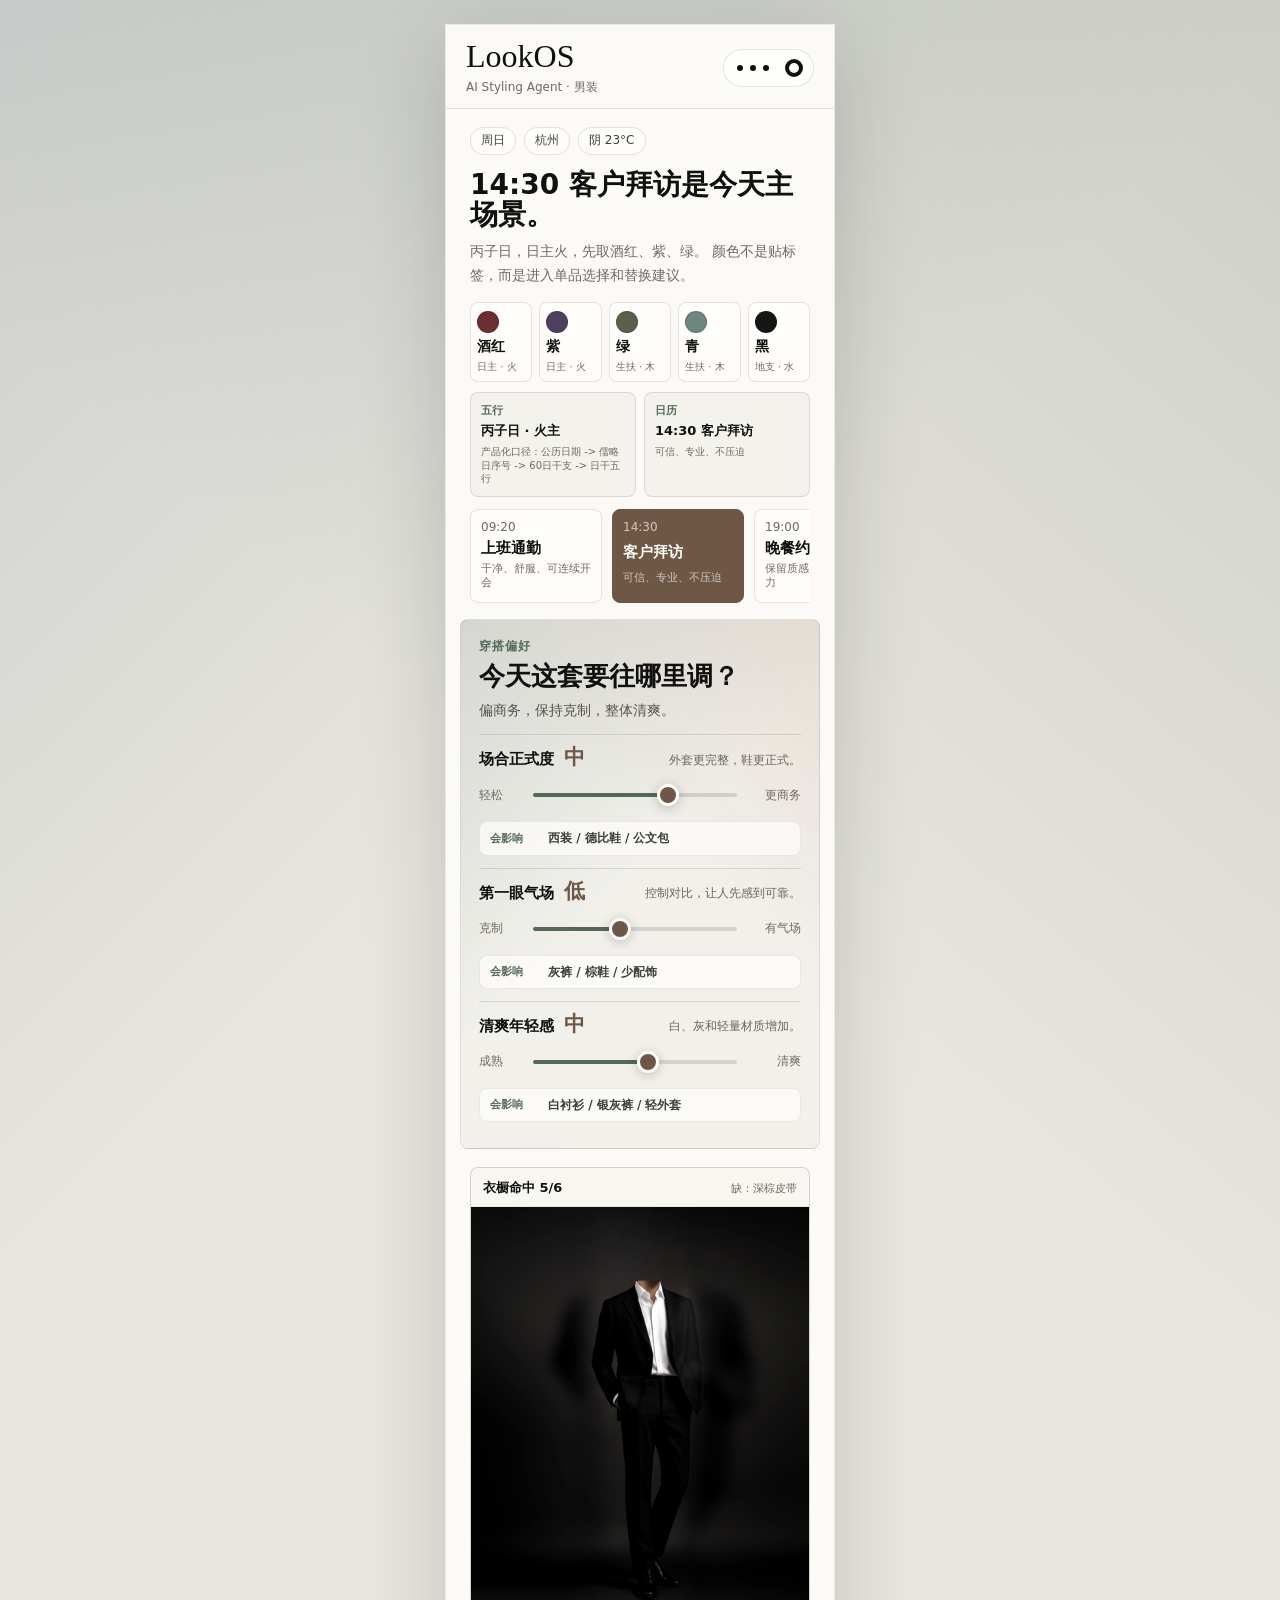
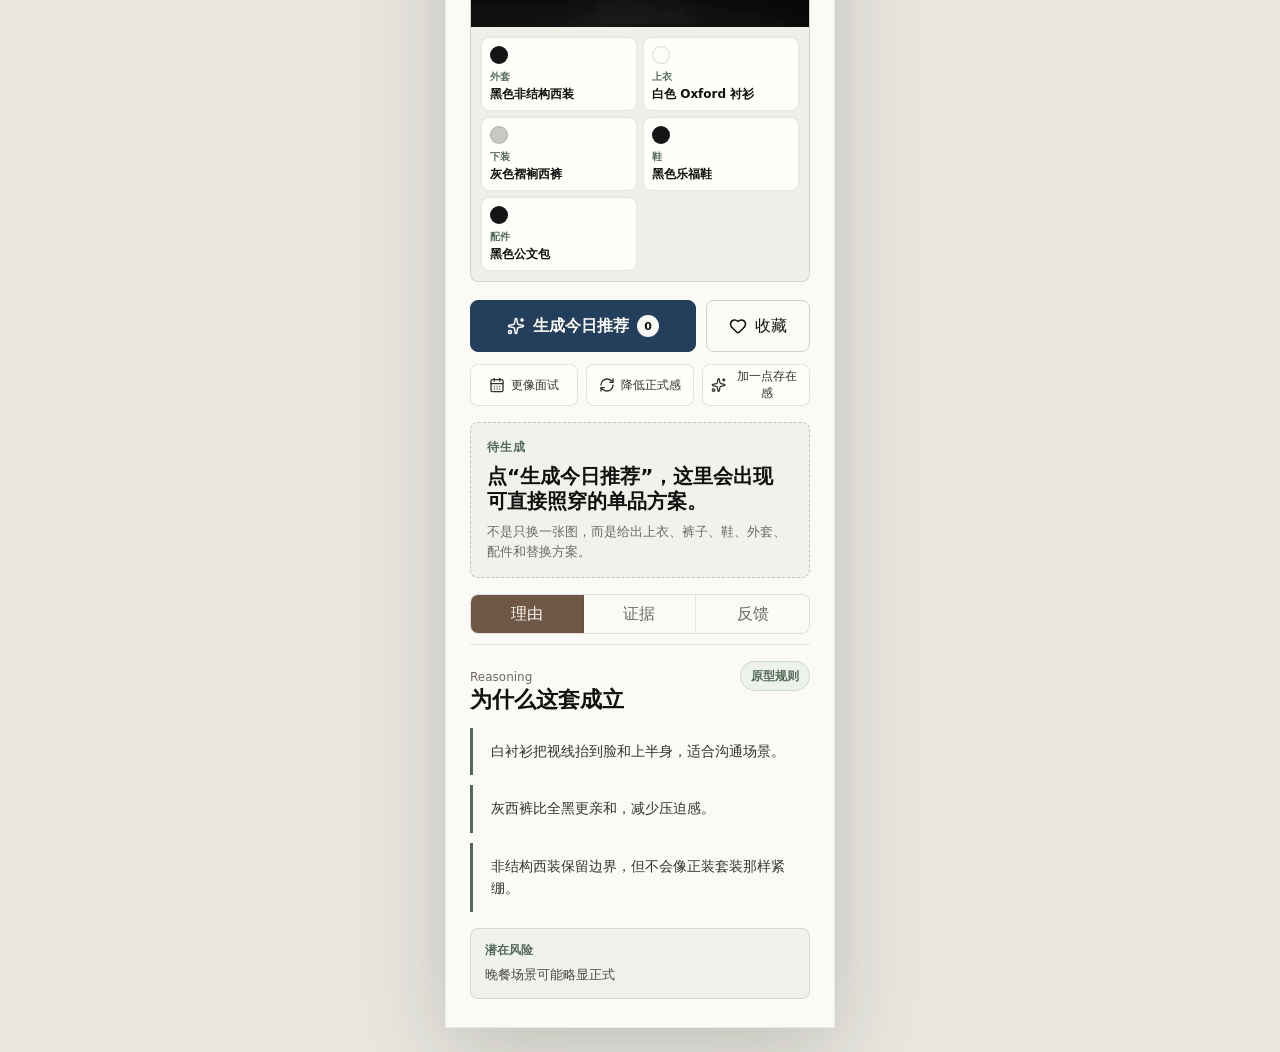
==== commit 3d603c5a: "Use wuxing color fit to rank outfits" ====
--- a/prototype/index.html
+++ b/prototype/index.html
@@ -4,7 +4,7 @@
     <meta charset="UTF-8" />
     <meta name="viewport" content="width=device-width, initial-scale=1.0" />
     <title>Prototype</title>
-    <script type="module" crossorigin src="./assets/index-C6qsUFmg.js"></script>
+    <script type="module" crossorigin src="./assets/index-CYX4U5Ls.js"></script>
     <link rel="stylesheet" crossorigin href="./assets/index-Dk0M_vtH.css">
   </head>
   <body>
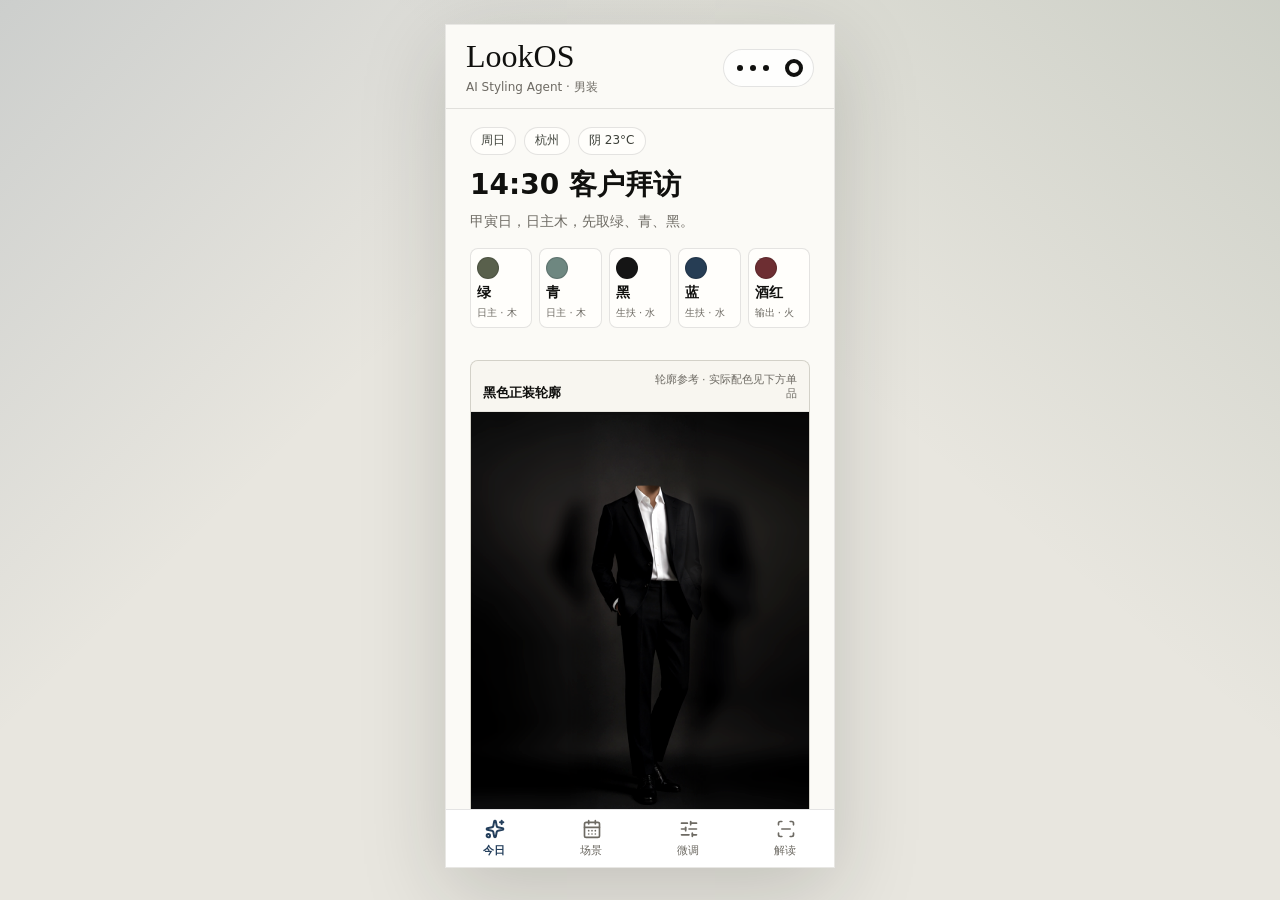
==== commit ea458361: "Fix ganzhi anchor, redesign as mini-program, bind hero image to real garment - styleTunerModel: ganz" ====
--- a/prototype/index.html
+++ b/prototype/index.html
@@ -4,8 +4,8 @@
     <meta charset="UTF-8" />
     <meta name="viewport" content="width=device-width, initial-scale=1.0" />
     <title>Prototype</title>
-    <script type="module" crossorigin src="./assets/index-CYX4U5Ls.js"></script>
-    <link rel="stylesheet" crossorigin href="./assets/index-Dk0M_vtH.css">
+    <script type="module" crossorigin src="./assets/index-CSDedNc3.js"></script>
+    <link rel="stylesheet" crossorigin href="./assets/index-k_qISJAf.css">
   </head>
   <body>
     <div id="root"></div>
--- a/prototype/assets/index-k_qISJAf.css
+++ b/prototype/assets/index-k_qISJAf.css
@@ -0,0 +1 @@
+:root{color:#10100e;background:#e8e6df;font-family:Inter,ui-sans-serif,system-ui,-apple-system,BlinkMacSystemFont,Segoe UI,PingFang SC,Microsoft YaHei,sans-serif;text-rendering:optimizeLegibility;--ink: #10100e;--paper: #fbfaf6;--muted: #6d6a63;--line: rgba(16, 16, 14, .11);--sage: #536a59;--blue: #243f5c;--copper: #a76746;--brown: #6f5746;--silver: #c9cbc6;--warm-panel: #f1f0eb;--soft: #efede7}*{box-sizing:border-box}button,input{font:inherit}button{color:inherit}body{margin:0;min-width:320px;min-height:100vh;-webkit-font-smoothing:antialiased}.page-shell{min-height:100vh;display:flex;justify-content:center;padding:24px;overflow-x:hidden;background:linear-gradient(135deg,rgba(36,63,92,.14),transparent 34%),linear-gradient(220deg,rgba(83,106,89,.18),transparent 38%),#e8e6df}.phone-surface{width:min(100%,390px);height:min(844px,calc(100vh - 48px));display:flex;flex-direction:column;background:var(--paper);border:1px solid rgba(16,16,14,.08);box-shadow:0 24px 80px #1819162e;overflow:hidden}.topbar{flex-shrink:0;display:flex;align-items:center;justify-content:space-between;min-height:70px;padding:16px 20px 12px;border-bottom:1px solid var(--line)}.app-body{flex:1;min-height:0;overflow-y:auto;overflow-x:hidden;-webkit-overflow-scrolling:touch}.app-body::-webkit-scrollbar{width:0;height:0}.view{display:flex;flex-direction:column;padding-bottom:14px}.view-title{padding:18px 24px 6px}.view-title p{margin:0;color:var(--muted);font-size:11px;letter-spacing:.14em;text-transform:uppercase}.view-title h2{margin:7px 0 0;font-size:23px;line-height:1.1}.view-title span{display:block;margin-top:7px;color:var(--muted);font-size:13px;line-height:1.5}.tabbar{flex-shrink:0;display:grid;grid-template-columns:repeat(4,1fr);border-top:1px solid var(--line);background:#fffffff0;-webkit-backdrop-filter:blur(10px);backdrop-filter:blur(10px)}.tabbar-btn{display:flex;flex-direction:column;align-items:center;justify-content:center;gap:4px;padding:9px 0 calc(9px + env(safe-area-inset-bottom,0px));background:transparent;border:0;color:var(--muted);font-size:11px;letter-spacing:.02em;cursor:pointer;transition:color .15s ease}.tabbar-btn span{font-size:11px}.tabbar-active{color:var(--blue);font-weight:680}.tabbar-active svg{stroke-width:2.4}.today-color-summary{margin:6px 0 14px;color:var(--ink);font-size:13px;line-height:1.55}.today-plan{padding:2px 24px 6px}.today-plan-head p{margin:0;color:var(--muted);font-size:12px}.today-plan-head h2{margin:4px 0 0;font-size:21px;line-height:1.12}.today-plan-head span{display:block;margin-top:5px;color:var(--muted);font-size:13px;line-height:1.5}.today-actions{display:grid;grid-template-columns:1fr 1fr;gap:10px;padding:14px 24px 22px}.today-actions .accept-button{grid-column:1 / -1}.scene-list{display:grid;grid-template-columns:1fr 1fr;gap:10px;padding:8px 24px 20px}.scene-list .scene-chip{width:auto;min-width:0}.why-context{padding:16px 24px 2px}.brand-mark{font-family:Georgia,Times New Roman,serif;font-size:32px;line-height:.95;letter-spacing:0}.topbar p,.section-header p,.tuner-title p{margin:8px 0 0;color:var(--muted);font-size:12px;line-height:1.35}.mini-actions{display:flex;align-items:center;gap:7px;padding:9px 10px 9px 13px;border-radius:999px;flex-shrink:0;background:#ffffffb8;border:1px solid var(--line)}.mini-actions span{width:6px;height:6px;border-radius:50%;background:var(--ink)}.mini-actions i{display:block;width:18px;height:18px;margin-left:9px;border:4px solid var(--ink);border-radius:50%;box-shadow:inset 0 0 0 2px var(--paper)}.morning-brief{padding:18px 24px 14px}.brief-meta{display:flex;gap:8px;flex-wrap:wrap;margin-bottom:15px}.brief-meta span{display:inline-flex;align-items:center;min-height:28px;padding:0 10px;border:1px solid var(--line);border-radius:999px;color:#3d4039;background:#fffefb;font-size:12px}.morning-brief h1{margin:0;font-size:28px;line-height:1.08;letter-spacing:0;font-weight:720}.morning-brief>p{margin:10px 0 0;color:var(--muted);font-size:14px;line-height:1.7}.scene-strip{display:flex;gap:10px;margin-top:12px;padding-bottom:2px;overflow-x:auto;scrollbar-width:none}.today-colors{display:grid;grid-template-columns:repeat(5,minmax(0,1fr));gap:7px;margin-top:14px}.today-color{display:grid;gap:5px;min-width:0;padding:8px 6px;background:#fffefb;border:1px solid var(--line);border-radius:8px}.today-color i{display:block;width:22px;height:22px;border:1px solid rgba(16,16,14,.16);border-radius:50%;background:var(--swatch)}.today-color span{color:var(--ink);font-size:14px;font-weight:780}.today-color p{margin:0;color:var(--muted);font-size:10px;line-height:1.25}.logic-strip{display:grid;grid-template-columns:repeat(2,minmax(0,1fr));gap:8px;margin-top:10px}.logic-strip div{min-width:0;padding:10px;background:#f4f2ec;border:1px solid var(--line);border-radius:8px}.logic-strip span{display:block;color:var(--sage);font-size:11px;font-weight:760}.logic-strip b{display:block;margin-top:5px;font-size:13px;line-height:1.3}.logic-strip p{margin:5px 0 0;color:var(--muted);font-size:10px;line-height:1.35}.scene-strip::-webkit-scrollbar{display:none}.scene-chip{display:grid;justify-items:start;gap:4px;flex:0 0 132px;min-height:92px;padding:10px;text-align:left;background:#fffefb;border:1px solid var(--line);border-radius:8px;cursor:pointer}.scene-chip span{color:var(--muted);font-size:12px}.scene-chip b{font-size:15px;line-height:1.2}.scene-chip small{color:var(--muted);font-size:11px;line-height:1.35}.scene-chip-active{color:#fffdf8;background:var(--brown);border-color:var(--brown)}.scene-chip-active span,.scene-chip-active small{color:#fbfaf6b3}.tuner-panel{margin:0 14px;padding:18px 18px 14px;color:var(--ink);background:linear-gradient(135deg,rgba(201,203,198,.68),transparent 48%),linear-gradient(220deg,rgba(167,103,70,.13),transparent 42%),var(--warm-panel);border:1px solid rgba(16,16,14,.08);border-radius:8px}.tuner-title{margin-bottom:14px}.tuner-title p{margin:0 0 8px;color:var(--sage);text-transform:uppercase;letter-spacing:.08em;font-weight:760}.tuner-title h2{margin:0;max-width:330px;font-size:26px;line-height:1.08;letter-spacing:0;font-weight:720}.tuner-title span{display:inline-block;margin-top:12px;color:#57544e;font-size:14px}.tuner-row{display:grid;gap:12px;padding:12px 0;border-top:1px solid rgba(16,16,14,.11)}.tuner-row-head{display:flex;justify-content:space-between;gap:16px;align-items:flex-end}.tuner-row-head div{display:flex;align-items:baseline;gap:10px}.tuner-row-head span{color:var(--ink);font-size:15px;font-weight:680}.tuner-row-head b{color:var(--brown);font-size:21px;line-height:1}.tuner-row-head p{max-width:178px;margin:0;color:#6a655e;font-size:12px;line-height:1.45;text-align:right}.range-shell{display:grid;grid-template-columns:44px 1fr 54px;gap:10px;align-items:center}.range-shell span{color:#6f6a63;font-size:12px}.range-shell span:last-child{text-align:right}input[type=range]{width:100%;height:28px;margin:0;background:transparent;-webkit-appearance:none;-moz-appearance:none;appearance:none;cursor:pointer}input[type=range]::-webkit-slider-runnable-track{height:4px;border-radius:999px;background:linear-gradient(90deg,var(--sage) 0 var(--value),rgba(16,16,14,.13) var(--value))}input[type=range]::-webkit-slider-thumb{-webkit-appearance:none;-moz-appearance:none;appearance:none;width:22px;height:22px;margin-top:-9px;border:3px solid #fffdf8;border-radius:50%;background:var(--brown);box-shadow:0 2px 12px #10100e38}input[type=range]::-moz-range-track{height:4px;border-radius:999px;background:#fbfaf633}input[type=range]::-moz-range-progress{height:4px;border-radius:999px;background:var(--sage)}input[type=range]::-moz-range-thumb{width:18px;height:18px;border:3px solid #fffdf8;border-radius:50%;background:var(--brown)}.impact-hint{display:grid;grid-template-columns:50px 1fr;gap:8px;align-items:center;padding:8px 10px;color:#3c4138;background:#fffefbb3;border:1px solid rgba(16,16,14,.08);border-radius:8px}.impact-hint span{color:var(--sage);font-size:11px;font-weight:760}.impact-hint b{font-size:12px;line-height:1.35}.live-look{display:grid;grid-template-columns:1fr;gap:12px;padding:18px 24px 0}.look-photo{position:relative;overflow:hidden;display:grid;min-height:0;background:#ece9df;border:1px solid var(--line);border-radius:8px}.look-photo img{display:block;width:100%;height:auto;aspect-ratio:45 / 56;object-fit:cover;object-position:var(--look-position, center center);filter:brightness(1.12) contrast(1.04) saturate(1.03);animation:visualRefresh .22s ease-out}@keyframes visualRefresh{0%{opacity:.72;transform:scale(1.015)}to{opacity:1;transform:scale(1)}}.closet-badge{display:flex;align-items:flex-end;justify-content:space-between;gap:10px;padding:12px 12px 10px;color:var(--ink);background:#f8f6f0;border-bottom:1px solid rgba(16,16,14,.08)}.closet-badge span{min-width:0;font-size:13px;font-weight:820;line-height:1.2}.closet-badge small{max-width:48%;color:var(--muted);font-size:11px;line-height:1.25;text-align:right}.garment-board{display:grid;grid-template-columns:repeat(2,minmax(0,1fr));gap:6px;padding:10px;background:#f1f0ebf5}.garment-card{min-width:0;padding:8px;color:var(--ink);background:#fffefb;border:1px solid rgba(16,16,14,.1);border-radius:8px}.garment-card i{display:block;width:18px;height:18px;margin-bottom:6px;background:var(--swatch);border:1px solid rgba(16,16,14,.14);border-radius:50%}.garment-card span{display:block;color:var(--sage);font-size:10px;font-weight:760}.garment-card b{display:block;margin-top:3px;font-size:12px;line-height:1.25;overflow-wrap:anywhere}.primary-actions{display:grid;grid-template-columns:1fr 104px;gap:10px;padding:18px 24px 12px}.primary-button,.save-button,.quick-tunes button,.panel-tabs button,.pill,.badcase button{cursor:pointer}.primary-button,.save-button{display:inline-flex;align-items:center;justify-content:center;gap:8px;min-height:52px;border-radius:8px}.primary-button{color:#fbfaf6;background:var(--blue);border:1px solid var(--blue);font-weight:680}.primary-button small{display:inline-flex;align-items:center;justify-content:center;min-width:22px;height:22px;color:var(--ink);background:#fbfaf6;border-radius:999px;font-size:11px}.save-button{color:var(--ink);background:transparent;border:1px solid rgba(16,16,14,.18)}.save-button.saved{color:#fbfaf6;background:var(--sage);border-color:var(--sage)}.quick-tunes{display:grid;grid-template-columns:repeat(3,1fr);gap:8px;padding:0 24px 16px}.quick-tunes button{display:inline-flex;align-items:center;justify-content:center;gap:6px;min-height:42px;padding:0 8px;color:#30332e;background:#fffefb;border:1px solid var(--line);border-radius:8px;font-size:12px}.recommendation-empty,.recommendation-card{margin:0 24px 16px;border-radius:8px}.recommendation-empty{padding:16px;background:#f0f2ed;border:1px dashed rgba(83,106,89,.32)}.recommendation-empty p,.recommendation-head p{margin:0 0 8px;color:var(--sage);font-size:12px;font-weight:760;letter-spacing:.07em;text-transform:uppercase}.recommendation-empty h2{margin:0;font-size:20px;line-height:1.22;font-weight:720}.recommendation-empty span{display:block;margin-top:9px;color:var(--muted);font-size:13px;line-height:1.5}.recommendation-card{padding:16px;background:#fffefb;border:1px solid rgba(16,16,14,.12);box-shadow:0 14px 36px #10100e14}.recommendation-head{display:grid;grid-template-columns:1fr;gap:14px;align-items:start}.recommendation-head h2{margin:0;font-size:23px;line-height:1.14}.recommendation-head span{display:block;margin-top:8px;color:var(--muted);font-size:13px;line-height:1.55}.feedback-applied{margin-top:12px;padding:10px 12px;color:#3d4b3e;background:#edf2ec;border:1px solid rgba(83,106,89,.18);border-radius:8px;font-size:12px;line-height:1.45}.item-grid{display:grid;grid-template-columns:1fr;gap:8px;margin-top:14px}.item-card{display:grid;grid-template-columns:54px 1fr auto;gap:10px;align-items:baseline;padding:11px 0;border-bottom:1px solid var(--line)}.item-card span{color:var(--sage);font-size:12px;font-weight:760}.item-card h3{margin:0;font-size:15px;line-height:1.3}.item-card b{color:var(--blue);font-size:12px;white-space:nowrap}.item-card p{grid-column:2 / 4;margin:-3px 0 0;color:var(--muted);font-size:12px;line-height:1.45}.recommendation-proof{display:grid;grid-template-columns:1fr 1fr;gap:8px;margin-top:14px}.recommendation-proof div,.avoid-row{padding:11px;background:#f5f3ee;border:1px solid rgba(16,16,14,.08);border-radius:8px}.recommendation-proof span,.avoid-row span{display:block;color:var(--copper);font-size:12px;font-weight:760}.recommendation-proof p,.avoid-row p,.swap-list p{margin:5px 0 0;color:var(--muted);font-size:12px;line-height:1.45}.color-plan{display:flex;flex-wrap:wrap;gap:7px;margin-top:12px}.color-plan span{display:inline-flex;align-items:center;min-height:30px;padding:0 10px;color:#31332e;background:#f3f0e8;border:1px solid rgba(16,16,14,.08);border-radius:999px;font-size:11px}.swap-list{display:grid;gap:8px;margin-top:12px}.swap-list p{padding-left:11px;border-left:3px solid var(--sage)}.avoid-row{margin-top:12px}.result-actions{display:grid;grid-template-columns:1fr .72fr .82fr;gap:8px;margin-top:14px}.accept-button,.secondary-button{display:inline-flex;align-items:center;justify-content:center;gap:6px;min-height:42px;padding:0 8px;border-radius:8px;font-size:12px;cursor:pointer}.accept-button{color:#fbfaf6;background:var(--ink);border:1px solid var(--ink);font-weight:700}.accept-button.accepted{background:var(--sage);border-color:var(--sage)}.secondary-button{color:#30332e;background:transparent;border:1px solid rgba(16,16,14,.14)}.panel-tabs{display:grid;grid-template-columns:repeat(3,1fr);margin:0 24px 10px;border:1px solid rgba(16,16,14,.12);border-radius:8px;overflow:hidden}.panel-tabs button{min-height:38px;color:var(--muted);background:transparent;border:0;border-right:1px solid rgba(16,16,14,.1)}.panel-tabs button:last-child{border-right:0}.panel-tabs .tab-active{color:#fbfaf6;background:var(--brown)}.panel{margin:0 24px 28px;padding-top:16px;border-top:1px solid var(--line)}.section-header{display:flex;justify-content:space-between;align-items:flex-start;gap:16px;margin-bottom:14px}.section-header h2{margin:2px 0 0;font-size:22px;line-height:1.2;font-weight:680}.method-badge{display:inline-flex;align-items:center;justify-content:center;min-height:30px;padding:0 10px;color:var(--sage);background:#edf2ec;border:1px solid rgba(83,106,89,.18);border-radius:999px;font-size:12px;font-weight:760;white-space:nowrap}.reason-list{display:grid;gap:10px;margin:0;padding:0;list-style:none}.reason-list li{padding:13px 0 13px 18px;color:#34342f;border-left:3px solid var(--sage);font-size:14px;line-height:1.55}.risk-row{display:grid;gap:6px;margin-top:16px;padding:13px 14px;background:#f0f2ed;border:1px solid rgba(83,106,89,.18);border-radius:8px}.risk-row span{color:var(--sage);font-size:12px;font-weight:760}.risk-row p{margin:0;color:#474b43;font-size:13px;line-height:1.5}.steps{display:grid;border-top:1px solid var(--line)}.step{display:grid;grid-template-columns:34px 1fr 20px;gap:12px;align-items:center;min-height:64px;padding:12px 0;border-bottom:1px solid var(--line)}.step-icon{display:inline-flex;align-items:center;justify-content:center;width:34px;height:34px;color:var(--ink);border:1px solid rgba(16,16,14,.15);border-radius:50%}.step b{font-size:14px}.step p,.badcase p{margin:4px 0 0;color:var(--muted);font-size:12px;line-height:1.45}.step-check{color:var(--sage)}.color-priority{display:grid;grid-template-columns:repeat(5,1fr);gap:7px;margin-top:14px}.color-priority div{min-width:0;padding:9px 6px;background:#fffefb;border:1px solid var(--line);border-radius:8px}.color-priority span{display:block;color:var(--ink);font-size:16px;font-weight:760}.color-priority p{margin:5px 0 0;color:var(--muted);font-size:10px;line-height:1.35}.feedback-row{display:flex;flex-wrap:wrap;gap:8px;padding-bottom:14px}.pill{min-height:34px;padding:0 12px;color:#33312d;background:transparent;border:1px solid rgba(16,16,14,.16);border-radius:999px}.pill-active{color:#fbfaf6;background:var(--brown);border-color:var(--brown)}.badcase{display:grid;gap:9px;padding:14px;background:#fffefb;border:1px solid var(--line);border-radius:8px}.badcase span{display:inline-block;color:var(--sage);font-size:12px;font-weight:760}.badcase button{justify-self:start;display:inline-flex;align-items:center;gap:6px;min-height:34px;padding:0 11px;color:#fbfaf6;background:var(--blue);border:1px solid var(--blue);border-radius:8px;font-size:12px}@media(max-width:520px){.page-shell{padding:0}.phone-surface{width:100%;height:100vh;height:100dvh;border:0;box-shadow:none}}@media(max-width:374px){.morning-brief,.live-look,.primary-actions,.quick-tunes{padding-left:18px;padding-right:18px}.topbar{padding-left:16px;padding-right:16px}.panel,.panel-tabs{margin-left:18px;margin-right:18px}.morning-brief h1,.tuner-title h2{font-size:27px}.live-look{grid-template-columns:1fr}.look-photo,.look-photo img{height:auto;min-height:0}.quick-tunes,.logic-strip,.recommendation-proof,.result-actions{grid-template-columns:1fr}}
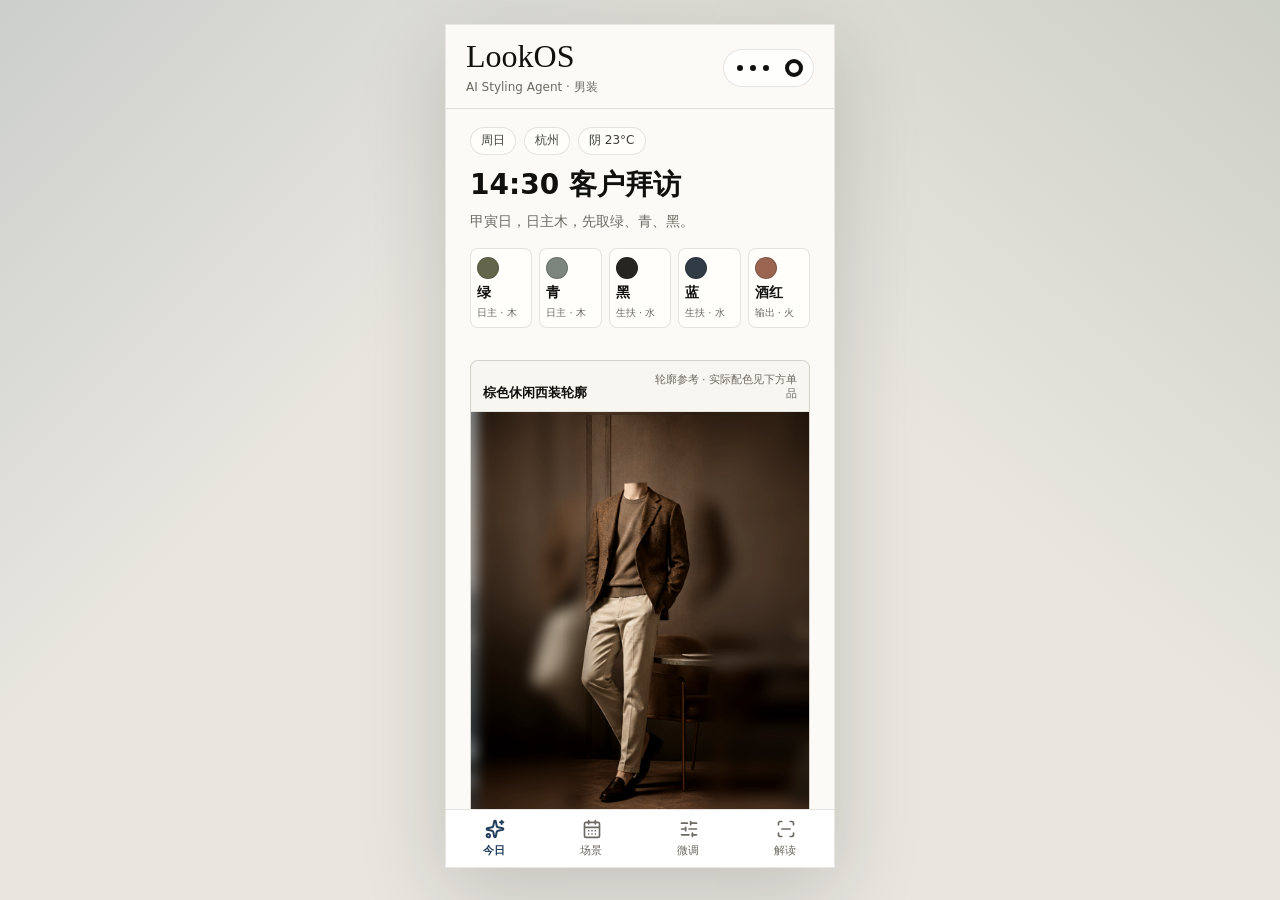
==== commit fe3e5706: "Restyle all outfits to Lemaire: desaturated tonal palette, soft silhouettes - Palette: muted earth/g" ====
--- a/prototype/index.html
+++ b/prototype/index.html
@@ -4,8 +4,8 @@
     <meta charset="UTF-8" />
     <meta name="viewport" content="width=device-width, initial-scale=1.0" />
     <title>Prototype</title>
-    <script type="module" crossorigin src="./assets/index-CSDedNc3.js"></script>
-    <link rel="stylesheet" crossorigin href="./assets/index-k_qISJAf.css">
+    <script type="module" crossorigin src="./assets/index-CNA6HgqM.js"></script>
+    <link rel="stylesheet" crossorigin href="./assets/index-CE8noPqQ.css">
   </head>
   <body>
     <div id="root"></div>
--- a/prototype/assets/index-CE8noPqQ.css
+++ b/prototype/assets/index-CE8noPqQ.css
@@ -0,0 +1 @@
+:root{color:#10100e;background:#e8e6df;font-family:Inter,ui-sans-serif,system-ui,-apple-system,BlinkMacSystemFont,Segoe UI,PingFang SC,Microsoft YaHei,sans-serif;text-rendering:optimizeLegibility;--ink: #10100e;--paper: #fbfaf6;--muted: #6d6a63;--line: rgba(16, 16, 14, .11);--sage: #536a59;--blue: #243f5c;--copper: #a76746;--brown: #6f5746;--silver: #c9cbc6;--warm-panel: #f1f0eb;--soft: #efede7}*{box-sizing:border-box}button,input{font:inherit}button{color:inherit}body{margin:0;min-width:320px;min-height:100vh;-webkit-font-smoothing:antialiased}.page-shell{min-height:100vh;display:flex;justify-content:center;padding:24px;overflow-x:hidden;background:linear-gradient(135deg,rgba(36,63,92,.14),transparent 34%),linear-gradient(220deg,rgba(83,106,89,.18),transparent 38%),#e8e6df}.phone-surface{width:min(100%,390px);height:min(844px,calc(100vh - 48px));display:flex;flex-direction:column;background:var(--paper);border:1px solid rgba(16,16,14,.08);box-shadow:0 24px 80px #1819162e;overflow:hidden}.topbar{flex-shrink:0;display:flex;align-items:center;justify-content:space-between;min-height:70px;padding:16px 20px 12px;border-bottom:1px solid var(--line)}.app-body{flex:1;min-height:0;overflow-y:auto;overflow-x:hidden;-webkit-overflow-scrolling:touch}.app-body::-webkit-scrollbar{width:0;height:0}.view{display:flex;flex-direction:column;padding-bottom:14px}.view-title{padding:18px 24px 6px}.view-title p{margin:0;color:var(--muted);font-size:11px;letter-spacing:.14em;text-transform:uppercase}.view-title h2{margin:7px 0 0;font-size:23px;line-height:1.1}.view-title span{display:block;margin-top:7px;color:var(--muted);font-size:13px;line-height:1.5}.tabbar{flex-shrink:0;display:grid;grid-template-columns:repeat(4,1fr);border-top:1px solid var(--line);background:#fffffff0;-webkit-backdrop-filter:blur(10px);backdrop-filter:blur(10px)}.tabbar-btn{display:flex;flex-direction:column;align-items:center;justify-content:center;gap:4px;padding:9px 0 calc(9px + env(safe-area-inset-bottom,0px));background:transparent;border:0;color:var(--muted);font-size:11px;letter-spacing:.02em;cursor:pointer;transition:color .15s ease}.tabbar-btn span{font-size:11px}.tabbar-active{color:var(--blue);font-weight:680}.tabbar-active svg{stroke-width:2.4}.today-color-summary{margin:6px 0 14px;color:var(--ink);font-size:13px;line-height:1.55}.today-plan{padding:2px 24px 6px}.today-plan-head p{margin:0;color:var(--muted);font-size:12px}.today-plan-head h2{margin:4px 0 0;font-size:21px;line-height:1.12}.today-plan-head span{display:block;margin-top:5px;color:var(--muted);font-size:13px;line-height:1.5}.today-actions{display:grid;grid-template-columns:1fr 1fr;gap:10px;padding:14px 24px 22px}.today-actions .accept-button{grid-column:1 / -1}.scene-list{display:grid;grid-template-columns:1fr 1fr;gap:10px;padding:8px 24px 20px}.scene-list .scene-chip{width:auto;min-width:0}.why-context{padding:16px 24px 2px}.brand-mark{font-family:Georgia,Times New Roman,serif;font-size:32px;line-height:.95;letter-spacing:0}.topbar p,.section-header p,.tuner-title p{margin:8px 0 0;color:var(--muted);font-size:12px;line-height:1.35}.mini-actions{display:flex;align-items:center;gap:7px;padding:9px 10px 9px 13px;border-radius:999px;flex-shrink:0;background:#ffffffb8;border:1px solid var(--line)}.mini-actions span{width:6px;height:6px;border-radius:50%;background:var(--ink)}.mini-actions i{display:block;width:18px;height:18px;margin-left:9px;border:4px solid var(--ink);border-radius:50%;box-shadow:inset 0 0 0 2px var(--paper)}.morning-brief{padding:18px 24px 14px}.brief-meta{display:flex;gap:8px;flex-wrap:wrap;margin-bottom:15px}.brief-meta span{display:inline-flex;align-items:center;min-height:28px;padding:0 10px;border:1px solid var(--line);border-radius:999px;color:#3d4039;background:#fffefb;font-size:12px}.morning-brief h1{margin:0;font-size:28px;line-height:1.08;letter-spacing:0;font-weight:720}.morning-brief>p{margin:10px 0 0;color:var(--muted);font-size:14px;line-height:1.7}.scene-strip{display:flex;gap:10px;margin-top:12px;padding-bottom:2px;overflow-x:auto;scrollbar-width:none}.today-colors{display:grid;grid-template-columns:repeat(5,minmax(0,1fr));gap:7px;margin-top:14px}.today-color{display:grid;gap:5px;min-width:0;padding:8px 6px;background:#fffefb;border:1px solid var(--line);border-radius:8px}.today-color i{display:block;width:22px;height:22px;border:1px solid rgba(16,16,14,.16);border-radius:50%;background:var(--swatch)}.today-color span{color:var(--ink);font-size:14px;font-weight:780}.today-color p{margin:0;color:var(--muted);font-size:10px;line-height:1.25}.logic-strip{display:grid;grid-template-columns:repeat(2,minmax(0,1fr));gap:8px;margin-top:10px}.logic-strip div{min-width:0;padding:10px;background:#f4f2ec;border:1px solid var(--line);border-radius:8px}.logic-strip span{display:block;color:var(--sage);font-size:11px;font-weight:760}.logic-strip b{display:block;margin-top:5px;font-size:13px;line-height:1.3}.logic-strip p{margin:5px 0 0;color:var(--muted);font-size:10px;line-height:1.35}.scene-strip::-webkit-scrollbar{display:none}.scene-chip{display:grid;justify-items:start;gap:4px;flex:0 0 132px;min-height:92px;padding:10px;text-align:left;background:#fffefb;border:1px solid var(--line);border-radius:8px;cursor:pointer}.scene-chip span{color:var(--muted);font-size:12px}.scene-chip b{font-size:15px;line-height:1.2}.scene-chip small{color:var(--muted);font-size:11px;line-height:1.35}.scene-chip-active{color:#fffdf8;background:var(--brown);border-color:var(--brown)}.scene-chip-active span,.scene-chip-active small{color:#fbfaf6b3}.tuner-panel{margin:0 14px;padding:18px 18px 14px;color:var(--ink);background:linear-gradient(135deg,rgba(201,203,198,.68),transparent 48%),linear-gradient(220deg,rgba(167,103,70,.13),transparent 42%),var(--warm-panel);border:1px solid rgba(16,16,14,.08);border-radius:8px}.tuner-title{margin-bottom:14px}.tuner-title p{margin:0 0 8px;color:var(--sage);text-transform:uppercase;letter-spacing:.08em;font-weight:760}.tuner-title h2{margin:0;max-width:330px;font-size:26px;line-height:1.08;letter-spacing:0;font-weight:720}.tuner-title span{display:inline-block;margin-top:12px;color:#57544e;font-size:14px}.tuner-row{display:grid;gap:12px;padding:12px 0;border-top:1px solid rgba(16,16,14,.11)}.tuner-row-head{display:flex;justify-content:space-between;gap:16px;align-items:flex-end}.tuner-row-head div{display:flex;align-items:baseline;gap:10px}.tuner-row-head span{color:var(--ink);font-size:15px;font-weight:680}.tuner-row-head b{color:var(--brown);font-size:21px;line-height:1}.tuner-row-head p{max-width:178px;margin:0;color:#6a655e;font-size:12px;line-height:1.45;text-align:right}.range-shell{display:grid;grid-template-columns:44px 1fr 54px;gap:10px;align-items:center}.range-shell span{color:#6f6a63;font-size:12px}.range-shell span:last-child{text-align:right}input[type=range]{width:100%;height:28px;margin:0;background:transparent;-webkit-appearance:none;-moz-appearance:none;appearance:none;cursor:pointer}input[type=range]::-webkit-slider-runnable-track{height:4px;border-radius:999px;background:linear-gradient(90deg,var(--sage) 0 var(--value),rgba(16,16,14,.13) var(--value))}input[type=range]::-webkit-slider-thumb{-webkit-appearance:none;-moz-appearance:none;appearance:none;width:22px;height:22px;margin-top:-9px;border:3px solid #fffdf8;border-radius:50%;background:var(--brown);box-shadow:0 2px 12px #10100e38}input[type=range]::-moz-range-track{height:4px;border-radius:999px;background:#fbfaf633}input[type=range]::-moz-range-progress{height:4px;border-radius:999px;background:var(--sage)}input[type=range]::-moz-range-thumb{width:18px;height:18px;border:3px solid #fffdf8;border-radius:50%;background:var(--brown)}.impact-hint{display:grid;grid-template-columns:50px 1fr;gap:8px;align-items:center;padding:8px 10px;color:#3c4138;background:#fffefbb3;border:1px solid rgba(16,16,14,.08);border-radius:8px}.impact-hint span{color:var(--sage);font-size:11px;font-weight:760}.impact-hint b{font-size:12px;line-height:1.35}.live-look{display:grid;grid-template-columns:1fr;gap:12px;padding:18px 24px 0}.look-photo{position:relative;overflow:hidden;display:grid;min-height:0;background:#ece9df;border:1px solid var(--line);border-radius:8px}.look-photo img{display:block;width:100%;height:auto;aspect-ratio:45 / 56;object-fit:cover;object-position:var(--look-position, center center);filter:brightness(1.12) contrast(1.04) saturate(1.03);animation:visualRefresh .22s ease-out}@keyframes visualRefresh{0%{opacity:.72;transform:scale(1.015)}to{opacity:1;transform:scale(1)}}.closet-badge{display:flex;align-items:flex-end;justify-content:space-between;gap:10px;padding:12px 12px 10px;color:var(--ink);background:#f8f6f0;border-bottom:1px solid rgba(16,16,14,.08)}.closet-badge span{min-width:0;font-size:13px;font-weight:820;line-height:1.2}.closet-badge small{max-width:48%;color:var(--muted);font-size:11px;line-height:1.25;text-align:right}.garment-board{display:grid;grid-template-columns:repeat(2,minmax(0,1fr));gap:6px;padding:10px;background:#f1f0ebf5}.garment-card{min-width:0;padding:8px;color:var(--ink);background:#fffefb;border:1px solid rgba(16,16,14,.1);border-radius:8px}.garment-card i{display:block;width:18px;height:18px;margin-bottom:6px;background:var(--swatch);border:1px solid rgba(16,16,14,.14);border-radius:50%}.garment-card span{display:block;color:var(--sage);font-size:10px;font-weight:760}.garment-card b{display:block;margin-top:3px;font-size:12px;line-height:1.25;overflow-wrap:anywhere}.primary-actions{display:grid;grid-template-columns:1fr 104px;gap:10px;padding:18px 24px 12px}.primary-button,.save-button,.quick-tunes button,.pill,.badcase button{cursor:pointer}.primary-button,.save-button{display:inline-flex;align-items:center;justify-content:center;gap:8px;min-height:52px;border-radius:8px}.primary-button{color:#fbfaf6;background:var(--blue);border:1px solid var(--blue);font-weight:680}.primary-button small{display:inline-flex;align-items:center;justify-content:center;min-width:22px;height:22px;color:var(--ink);background:#fbfaf6;border-radius:999px;font-size:11px}.save-button{color:var(--ink);background:transparent;border:1px solid rgba(16,16,14,.18)}.save-button.saved{color:#fbfaf6;background:var(--sage);border-color:var(--sage)}.quick-tunes{display:grid;grid-template-columns:repeat(3,1fr);gap:8px;padding:0 24px 16px}.quick-tunes button{display:inline-flex;align-items:center;justify-content:center;gap:6px;min-height:42px;padding:0 8px;color:#30332e;background:#fffefb;border:1px solid var(--line);border-radius:8px;font-size:12px}.feedback-applied{margin-top:12px;padding:10px 12px;color:#3d4b3e;background:#edf2ec;border:1px solid rgba(83,106,89,.18);border-radius:8px;font-size:12px;line-height:1.45}.item-grid{display:grid;grid-template-columns:1fr;gap:8px;margin-top:14px}.item-card{display:grid;grid-template-columns:54px 1fr auto;gap:10px;align-items:baseline;padding:11px 0;border-bottom:1px solid var(--line)}.item-card span{color:var(--sage);font-size:12px;font-weight:760}.item-card h3{margin:0;font-size:15px;line-height:1.3}.item-card b{color:var(--blue);font-size:12px;white-space:nowrap}.item-card p{grid-column:2 / 4;margin:-3px 0 0;color:var(--muted);font-size:12px;line-height:1.45}.recommendation-proof{display:grid;grid-template-columns:1fr 1fr;gap:8px;margin-top:14px}.recommendation-proof div,.avoid-row{padding:11px;background:#f5f3ee;border:1px solid rgba(16,16,14,.08);border-radius:8px}.recommendation-proof span,.avoid-row span{display:block;color:var(--copper);font-size:12px;font-weight:760}.recommendation-proof p,.avoid-row p,.swap-list p{margin:5px 0 0;color:var(--muted);font-size:12px;line-height:1.45}.color-plan{display:flex;flex-wrap:wrap;gap:7px;margin-top:12px}.color-plan span{display:inline-flex;align-items:center;min-height:30px;padding:0 10px;color:#31332e;background:#f3f0e8;border:1px solid rgba(16,16,14,.08);border-radius:999px;font-size:11px}.swap-list{display:grid;gap:8px;margin-top:12px}.swap-list p{padding-left:11px;border-left:3px solid var(--sage)}.avoid-row{margin-top:12px}.accept-button,.secondary-button{display:inline-flex;align-items:center;justify-content:center;gap:6px;min-height:42px;padding:0 8px;border-radius:8px;font-size:12px;cursor:pointer}.accept-button{color:#fbfaf6;background:var(--ink);border:1px solid var(--ink);font-weight:700}.accept-button.accepted{background:var(--sage);border-color:var(--sage)}.secondary-button{color:#30332e;background:transparent;border:1px solid rgba(16,16,14,.14)}.panel{margin:0 24px 28px;padding-top:16px;border-top:1px solid var(--line)}.section-header{display:flex;justify-content:space-between;align-items:flex-start;gap:16px;margin-bottom:14px}.section-header h2{margin:2px 0 0;font-size:22px;line-height:1.2;font-weight:680}.method-badge{display:inline-flex;align-items:center;justify-content:center;min-height:30px;padding:0 10px;color:var(--sage);background:#edf2ec;border:1px solid rgba(83,106,89,.18);border-radius:999px;font-size:12px;font-weight:760;white-space:nowrap}.reason-list{display:grid;gap:10px;margin:0;padding:0;list-style:none}.reason-list li{padding:13px 0 13px 18px;color:#34342f;border-left:3px solid var(--sage);font-size:14px;line-height:1.55}.risk-row{display:grid;gap:6px;margin-top:16px;padding:13px 14px;background:#f0f2ed;border:1px solid rgba(83,106,89,.18);border-radius:8px}.risk-row span{color:var(--sage);font-size:12px;font-weight:760}.risk-row p{margin:0;color:#474b43;font-size:13px;line-height:1.5}.steps{display:grid;border-top:1px solid var(--line)}.step{display:grid;grid-template-columns:34px 1fr 20px;gap:12px;align-items:center;min-height:64px;padding:12px 0;border-bottom:1px solid var(--line)}.step-icon{display:inline-flex;align-items:center;justify-content:center;width:34px;height:34px;color:var(--ink);border:1px solid rgba(16,16,14,.15);border-radius:50%}.step b{font-size:14px}.step p,.badcase p{margin:4px 0 0;color:var(--muted);font-size:12px;line-height:1.45}.step-check{color:var(--sage)}.color-priority{display:grid;grid-template-columns:repeat(5,1fr);gap:7px;margin-top:14px}.color-priority div{min-width:0;padding:9px 6px;background:#fffefb;border:1px solid var(--line);border-radius:8px}.color-priority span{display:block;color:var(--ink);font-size:16px;font-weight:760}.color-priority p{margin:5px 0 0;color:var(--muted);font-size:10px;line-height:1.35}.feedback-row{display:flex;flex-wrap:wrap;gap:8px;padding-bottom:14px}.pill{min-height:34px;padding:0 12px;color:#33312d;background:transparent;border:1px solid rgba(16,16,14,.16);border-radius:999px}.pill-active{color:#fbfaf6;background:var(--brown);border-color:var(--brown)}.badcase{display:grid;gap:9px;padding:14px;background:#fffefb;border:1px solid var(--line);border-radius:8px}.badcase span{display:inline-block;color:var(--sage);font-size:12px;font-weight:760}.badcase button{justify-self:start;display:inline-flex;align-items:center;gap:6px;min-height:34px;padding:0 11px;color:#fbfaf6;background:var(--blue);border:1px solid var(--blue);border-radius:8px;font-size:12px}@media(max-width:520px){.page-shell{padding:0}.phone-surface{width:100%;height:100vh;height:100dvh;border:0;box-shadow:none}}@media(max-width:374px){.morning-brief,.live-look,.primary-actions,.quick-tunes{padding-left:18px;padding-right:18px}.topbar{padding-left:16px;padding-right:16px}.panel{margin-left:18px;margin-right:18px}.morning-brief h1,.tuner-title h2{font-size:27px}.live-look{grid-template-columns:1fr}.look-photo,.look-photo img{height:auto;min-height:0}.quick-tunes,.logic-strip,.recommendation-proof{grid-template-columns:1fr}}
